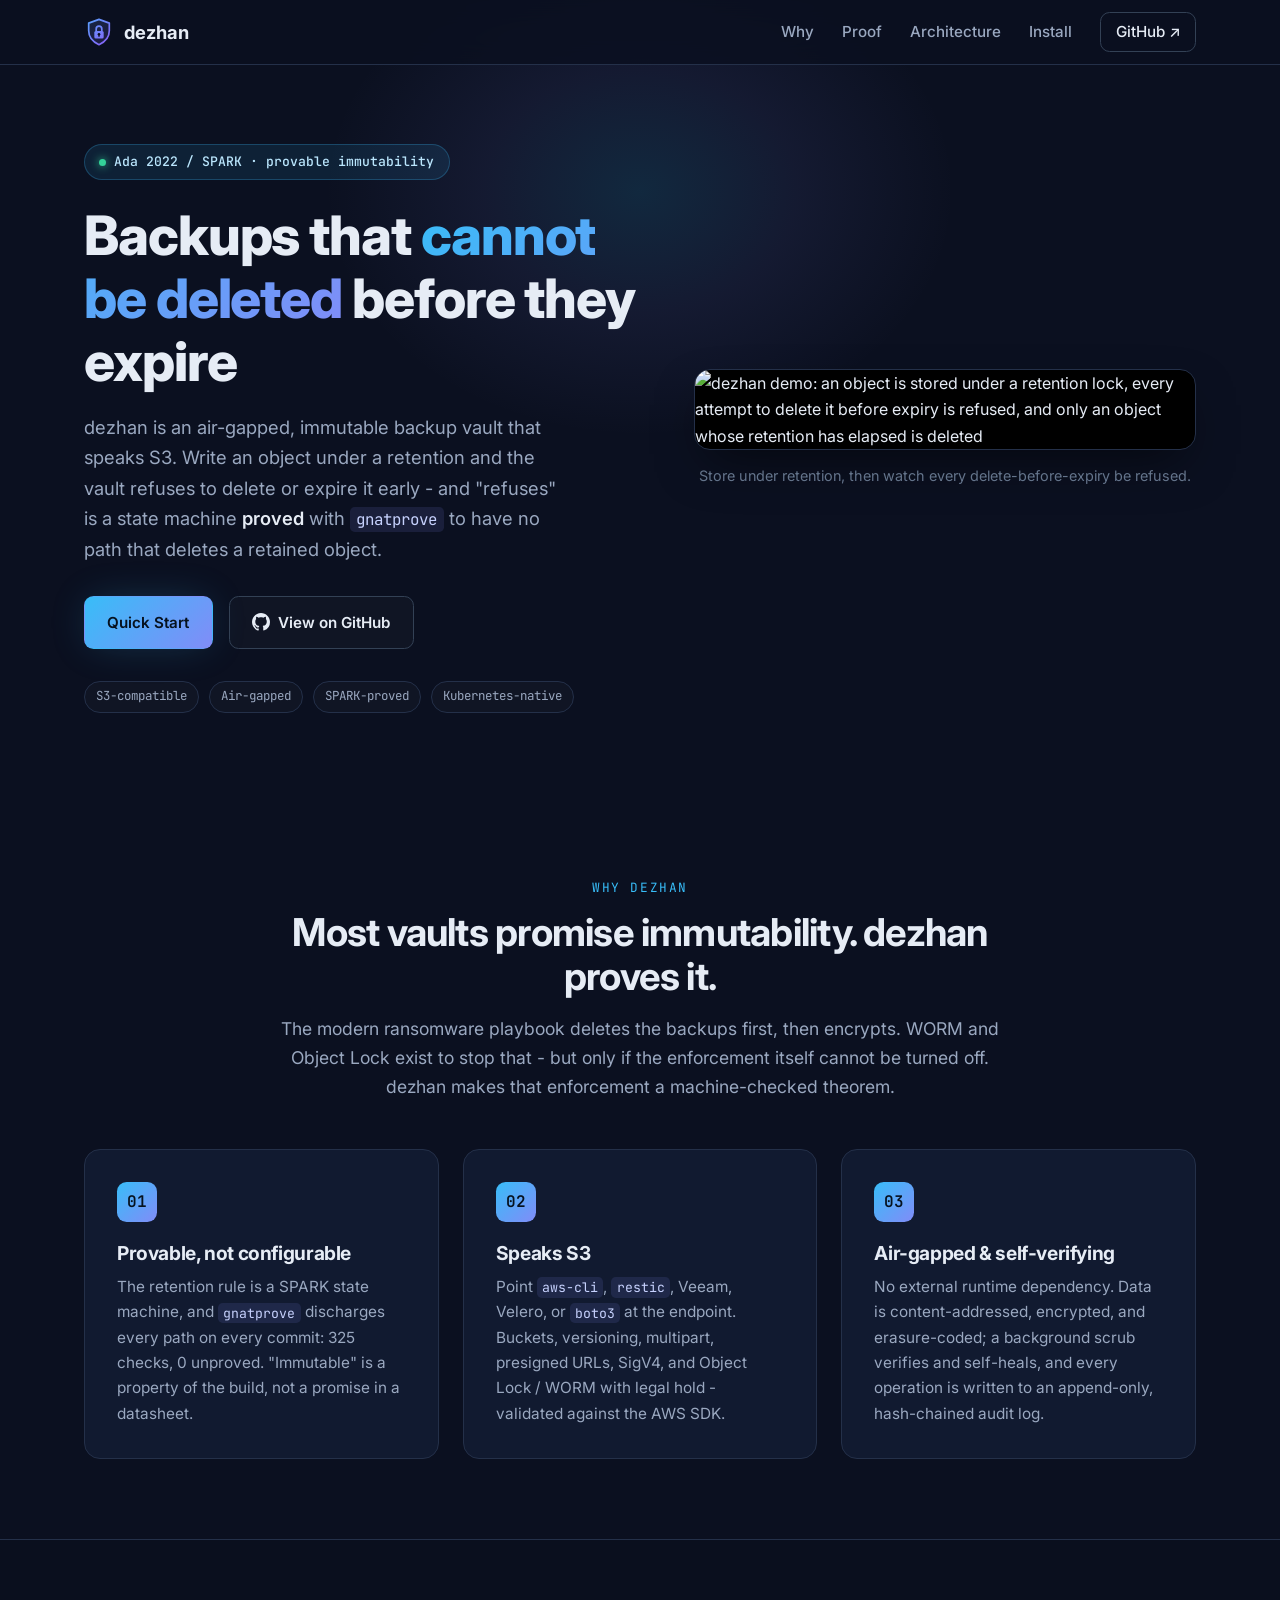
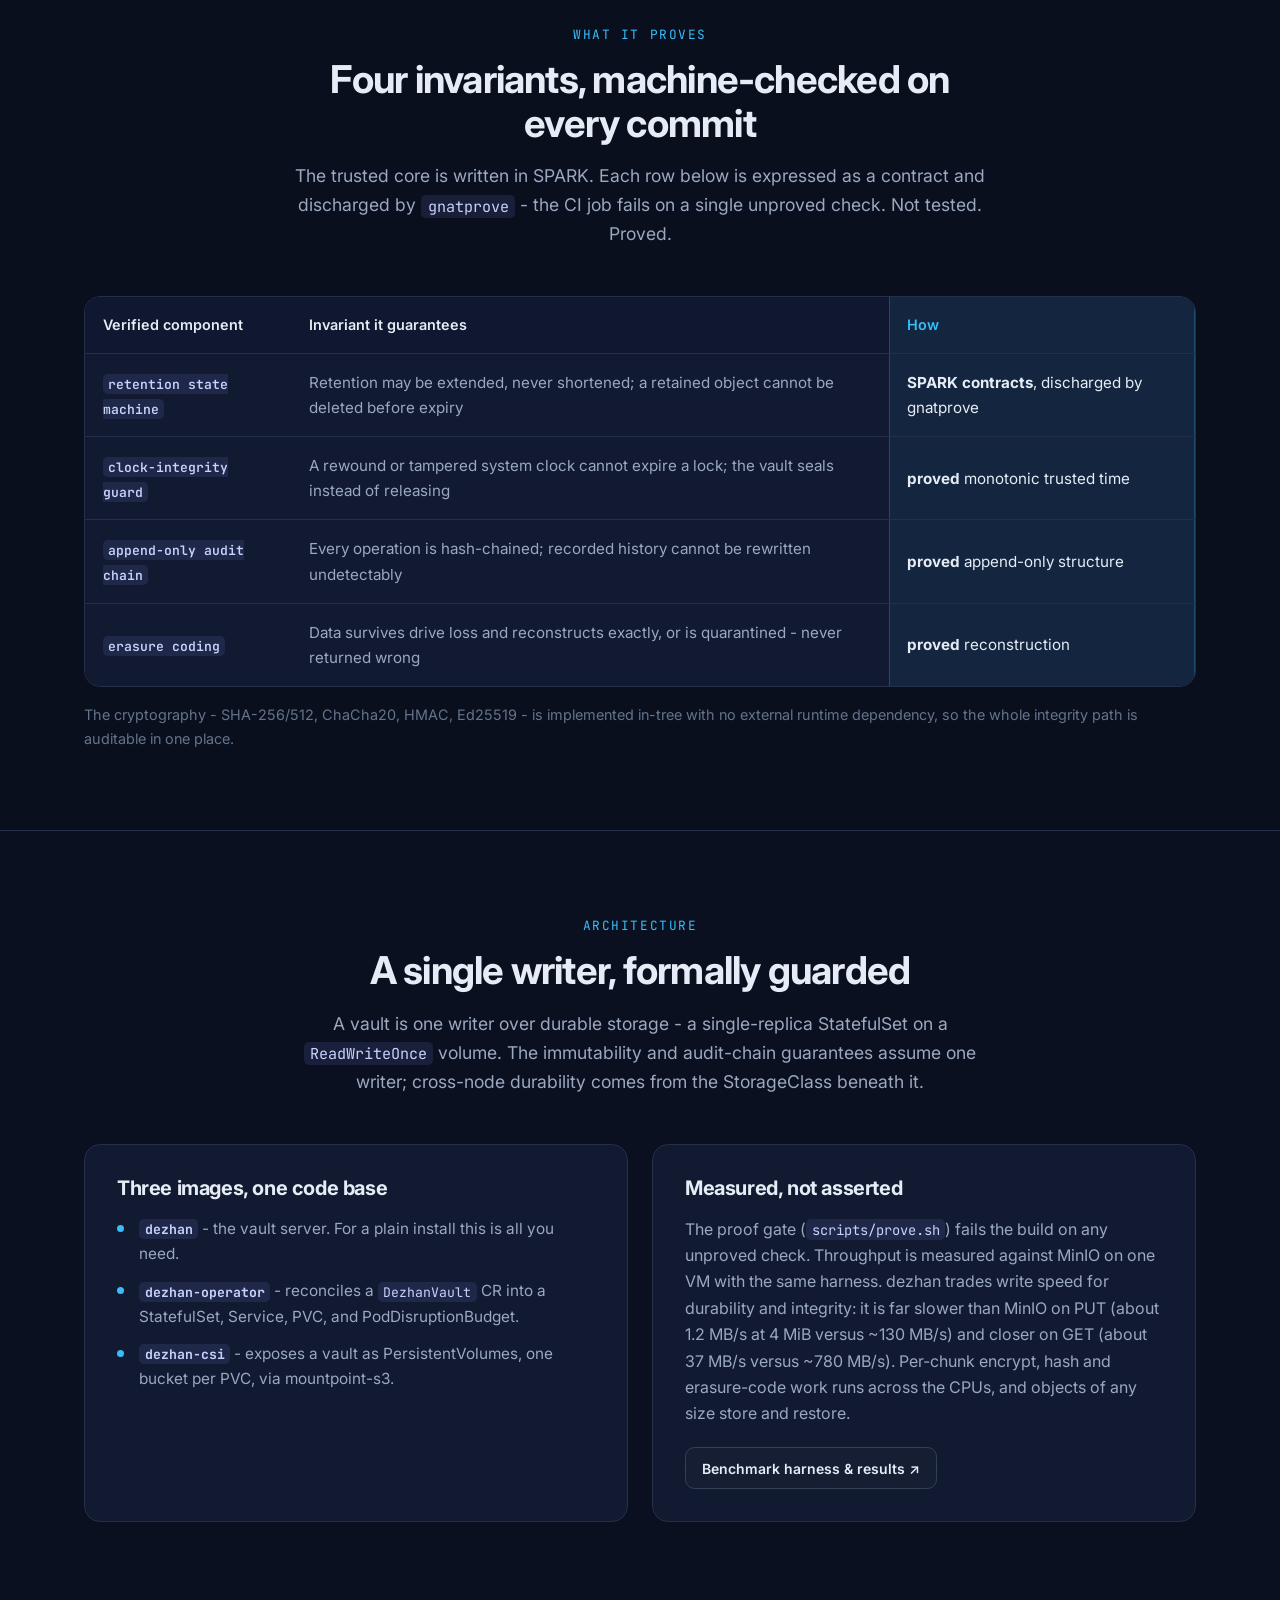
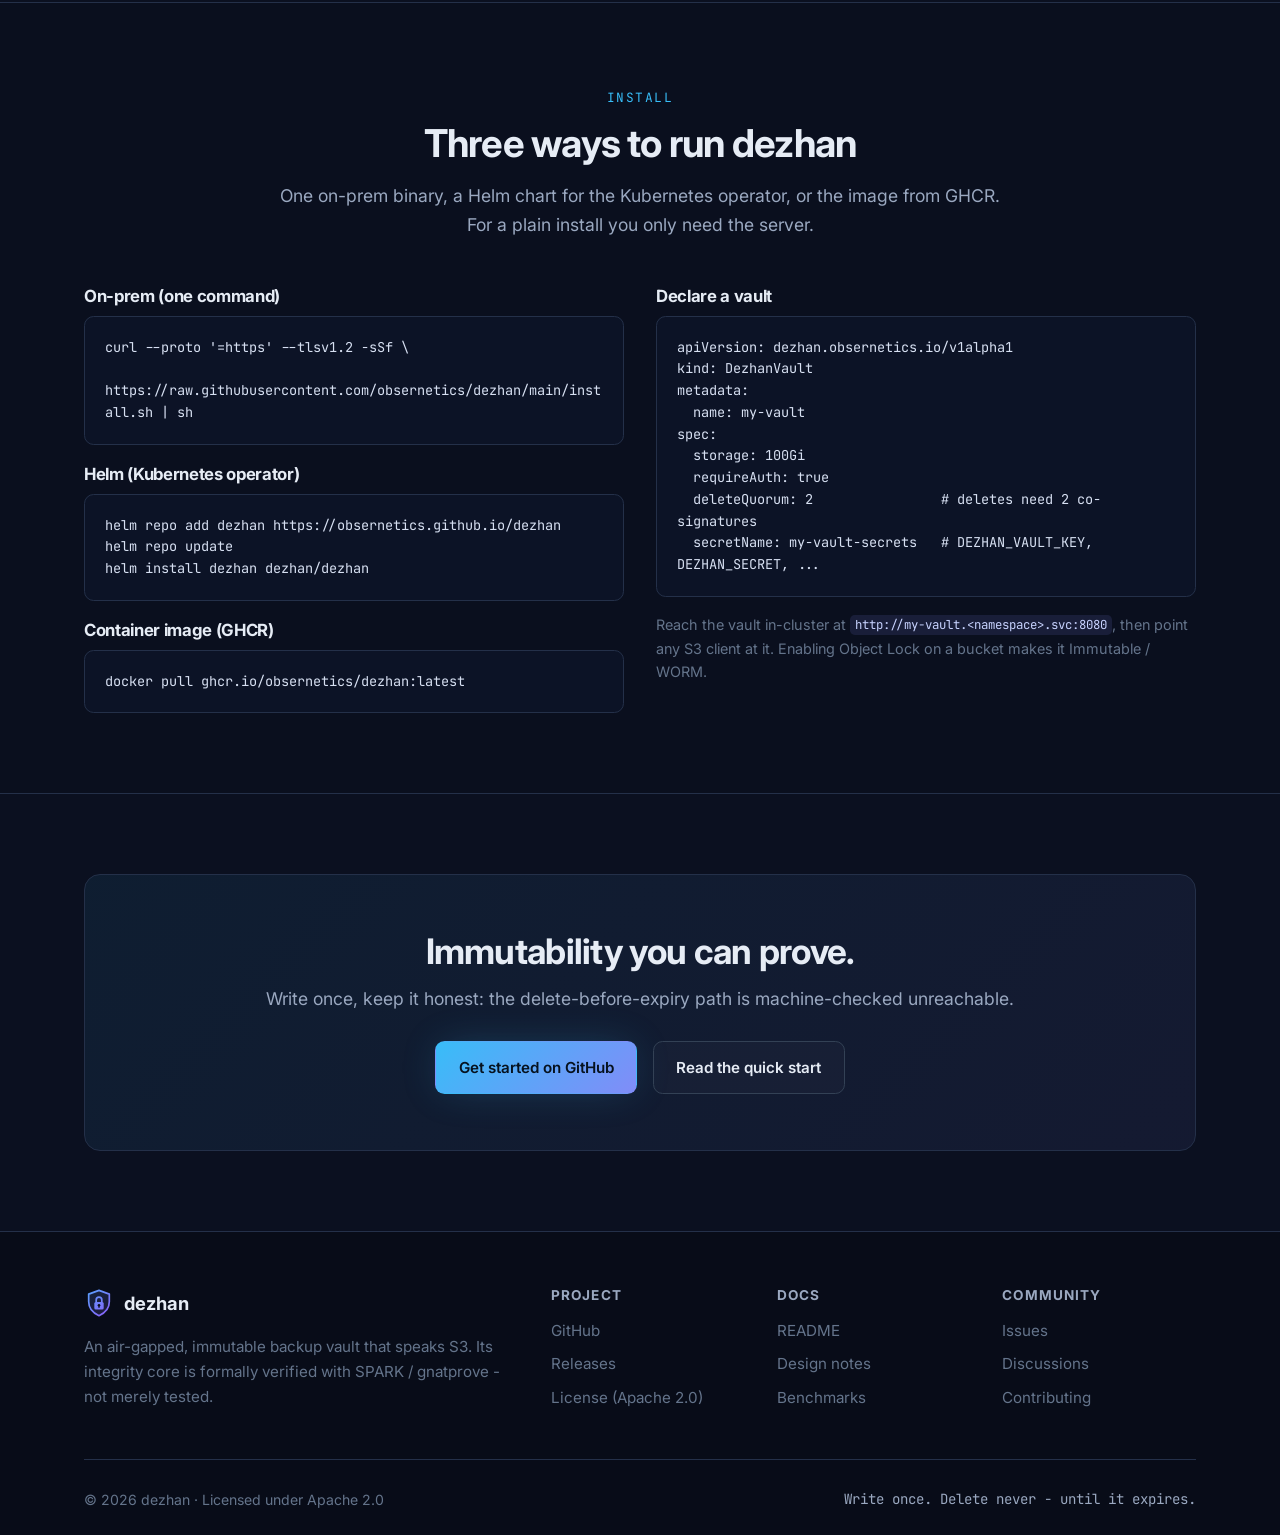
==== deploy/site/index.html @ e45b9230 "Re-measure benchmark on one VM and refresh the demo Replace the stale k3s/Longhorn/on-prem tables wi" ====
<!DOCTYPE html>
<html lang="en">
<head>
    <meta charset="UTF-8">
    <meta name="viewport" content="width=device-width, initial-scale=1.0">
    <title>dezhan - Provable-Immutability Backup Vault</title>
    <meta name="description" content="dezhan is an air-gapped, immutable backup vault that speaks S3. Objects written under a retention cannot be deleted before they expire, enforced by a state machine that is machine-checked with SPARK / gnatprove.">
    <meta name="theme-color" content="#0b1020">

    <meta property="og:title" content="dezhan - Provable-Immutability Backup Vault">
    <meta property="og:description" content="Write-once backups whose immutability is a machine-checked theorem, not a configuration flag. Speaks S3, runs air-gapped, proved with SPARK.">
    <meta property="og:type" content="website">
    <meta property="og:url" content="https://obsernetics.github.io/dezhan/">
    <meta property="og:image" content="https://obsernetics.github.io/dezhan/assets/demo.gif">

    <meta name="twitter:card" content="summary_large_image">
    <meta name="twitter:title" content="dezhan - Provable-Immutability Backup Vault">
    <meta name="twitter:description" content="Backups that cannot be deleted before they expire - and a proof, not a setting, is why.">
    <meta name="twitter:image" content="https://obsernetics.github.io/dezhan/assets/demo.gif">

    <link rel="icon" type="image/svg+xml" href="assets/dezhan-icon.svg">

    <link rel="preconnect" href="https://fonts.googleapis.com">
    <link rel="preconnect" href="https://fonts.gstatic.com" crossorigin>
    <link href="https://fonts.googleapis.com/css2?family=Inter:wght@300;400;500;600;700;800&family=JetBrains+Mono:wght@400;500;600&display=swap" rel="stylesheet">

    <link rel="stylesheet" href="assets/css/main.css?v=1">

    <link href="https://cdnjs.cloudflare.com/ajax/libs/prism/1.29.0/themes/prism-tomorrow.min.css" rel="stylesheet">
</head>
<body>
    <a class="skip-link" href="#main">Skip to content</a>

    <nav class="navbar">
        <div class="container">
            <a href="#top" class="nav-brand">
                <img src="assets/dezhan-icon.svg" alt="" class="nav-logo" aria-hidden="true">
                <span>dezhan</span>
            </a>
            <div class="nav-links">
                <a href="#why" class="nav-link">Why</a>
                <a href="#proof" class="nav-link">Proof</a>
                <a href="#architecture" class="nav-link">Architecture</a>
                <a href="#install" class="nav-link">Install</a>
                <a href="https://github.com/obsernetics/dezhan" class="nav-link nav-github" target="_blank" rel="noopener">GitHub &#8599;</a>
            </div>
            <button class="nav-toggle" aria-label="Toggle navigation" aria-expanded="false">
                <span></span>
                <span></span>
                <span></span>
            </button>
        </div>
    </nav>

    <main id="main">
    <header class="hero" id="top">
        <div class="hero-glow" aria-hidden="true"></div>
        <div class="container">
            <div class="hero-content">
                <div class="hero-badge">
                    <span class="badge"><span class="badge-dot"></span> Ada 2022 / SPARK &middot; provable immutability</span>
                </div>
                <h1 class="hero-title">
                    Backups that <span class="text-gradient">cannot be deleted</span> before they expire
                </h1>
                <p class="hero-description">
                    dezhan is an air-gapped, immutable backup vault that speaks S3. Write an object
                    under a retention and the vault refuses to delete or expire it early - and
                    "refuses" is a state machine <em>proved</em> with <code>gnatprove</code> to have
                    no path that deletes a retained object.
                </p>
                <div class="hero-actions">
                    <a href="#install" class="btn btn-primary">Quick Start</a>
                    <a href="https://github.com/obsernetics/dezhan" class="btn btn-outline" target="_blank" rel="noopener">
                        <svg width="18" height="18" fill="currentColor" viewBox="0 0 16 16" aria-hidden="true">
                            <path d="M8 0C3.58 0 0 3.58 0 8c0 3.54 2.29 6.53 5.47 7.59.4.07.55-.17.55-.38 0-.19-.01-.82-.01-1.49-2.01.37-2.53-.49-2.69-.94-.09-.23-.48-.94-.82-1.13-.28-.15-.68-.52-.01-.53.63-.01 1.08.58 1.23.82.72 1.21 1.87.87 2.33.66.07-.52.28-.87.51-1.07-1.78-.2-3.64-.89-3.64-3.95 0-.87.31-1.59.82-2.15-.08-.2-.36-1.02.08-2.12 0 0 .67-.21 2.2.82.64-.18 1.32-.27 2-.27.68 0 1.36.09 2 .27 1.53-1.04 2.2-.82 2.2-.82.44 1.1.16 1.92.08 2.12.51.56.82 1.27.82 2.15 0 3.07-1.87 3.75-3.65 3.95.29.25.54.73.54 1.48 0 1.07-.01 1.93-.01 2.2 0 .21.15.46.55.38A8.012 8.012 0 0 0 16 8c0-4.42-3.58-8-8-8z"/>
                        </svg>
                        View on GitHub
                    </a>
                </div>
                <ul class="hero-meta" aria-label="At a glance">
                    <li>S3-compatible</li>
                    <li>Air-gapped</li>
                    <li>SPARK-proved</li>
                    <li>Kubernetes-native</li>
                </ul>
            </div>
            <div class="hero-visual">
                <figure class="demo-figure">
                    <img src="assets/demo.gif" alt="dezhan demo: an object is stored under a retention lock, every attempt to delete it before expiry is refused, and only an object whose retention has elapsed is deleted" width="820" height="auto" loading="eager">
                    <figcaption>Store under retention, then watch every delete-before-expiry be refused.</figcaption>
                </figure>
            </div>
        </div>
    </header>

    <!-- WHY -->
    <section id="why" class="section why">
        <div class="container">
            <div class="section-header">
                <span class="eyebrow">Why dezhan</span>
                <h2>Most vaults promise immutability. dezhan proves it.</h2>
                <p>
                    The modern ransomware playbook deletes the backups first, then encrypts. WORM and
                    Object Lock exist to stop that - but only if the enforcement itself cannot be
                    turned off. dezhan makes that enforcement a machine-checked theorem.
                </p>
            </div>
            <div class="why-grid">
                <article class="why-card">
                    <div class="why-icon">01</div>
                    <h3>Provable, not configurable</h3>
                    <p>
                        The retention rule is a SPARK state machine, and <code>gnatprove</code>
                        discharges every path on every commit: 325 checks, 0 unproved. "Immutable" is
                        a property of the build, not a promise in a datasheet.
                    </p>
                </article>
                <article class="why-card">
                    <div class="why-icon">02</div>
                    <h3>Speaks S3</h3>
                    <p>
                        Point <code>aws-cli</code>, <code>restic</code>, Veeam, Velero, or
                        <code>boto3</code> at the endpoint. Buckets, versioning, multipart, presigned
                        URLs, SigV4, and Object Lock / WORM with legal hold - validated against the AWS SDK.
                    </p>
                </article>
                <article class="why-card">
                    <div class="why-icon">03</div>
                    <h3>Air-gapped &amp; self-verifying</h3>
                    <p>
                        No external runtime dependency. Data is content-addressed, encrypted, and
                        erasure-coded; a background scrub verifies and self-heals, and every operation
                        is written to an append-only, hash-chained audit log.
                    </p>
                </article>
            </div>
        </div>
    </section>

    <!-- PROOF -->
    <section id="proof" class="section compare">
        <div class="container">
            <div class="section-header">
                <span class="eyebrow">What it proves</span>
                <h2>Four invariants, machine-checked on every commit</h2>
                <p>
                    The trusted core is written in SPARK. Each row below is expressed as a contract
                    and discharged by <code>gnatprove</code> - the CI job fails on a single unproved
                    check. Not tested. Proved.
                </p>
            </div>
            <div class="table-wrap">
                <table class="compare-table">
                    <thead>
                        <tr>
                            <th scope="col">Verified component</th>
                            <th scope="col">Invariant it guarantees</th>
                            <th scope="col" class="col-highlight">How</th>
                        </tr>
                    </thead>
                    <tbody>
                        <tr>
                            <th scope="row"><code>retention state machine</code></th>
                            <td>Retention may be extended, never shortened; a retained object cannot be deleted before expiry</td>
                            <td class="col-highlight"><strong>SPARK contracts</strong>, discharged by gnatprove</td>
                        </tr>
                        <tr>
                            <th scope="row"><code>clock-integrity guard</code></th>
                            <td>A rewound or tampered system clock cannot expire a lock; the vault seals instead of releasing</td>
                            <td class="col-highlight"><strong>proved</strong> monotonic trusted time</td>
                        </tr>
                        <tr>
                            <th scope="row"><code>append-only audit chain</code></th>
                            <td>Every operation is hash-chained; recorded history cannot be rewritten undetectably</td>
                            <td class="col-highlight"><strong>proved</strong> append-only structure</td>
                        </tr>
                        <tr>
                            <th scope="row"><code>erasure coding</code></th>
                            <td>Data survives drive loss and reconstructs exactly, or is quarantined - never returned wrong</td>
                            <td class="col-highlight"><strong>proved</strong> reconstruction</td>
                        </tr>
                    </tbody>
                </table>
            </div>
            <p class="qs-note">
                The cryptography - SHA-256/512, ChaCha20, HMAC, Ed25519 - is implemented in-tree with
                no external runtime dependency, so the whole integrity path is auditable in one place.
            </p>
        </div>
    </section>

    <!-- ARCHITECTURE -->
    <section id="architecture" class="section requirements">
        <div class="container">
            <div class="section-header">
                <span class="eyebrow">Architecture</span>
                <h2>A single writer, formally guarded</h2>
                <p>
                    A vault is one writer over durable storage - a single-replica StatefulSet on a
                    <code>ReadWriteOnce</code> volume. The immutability and audit-chain guarantees
                    assume one writer; cross-node durability comes from the StorageClass beneath it.
                </p>
            </div>
            <div class="req-grid">
                <div class="req-card">
                    <h3>Three images, one code base</h3>
                    <ul>
                        <li><strong><code>dezhan</code></strong> - the vault server. For a plain install this is all you need.</li>
                        <li><strong><code>dezhan-operator</code></strong> - reconciles a <code>DezhanVault</code> CR into a StatefulSet, Service, PVC, and PodDisruptionBudget.</li>
                        <li><strong><code>dezhan-csi</code></strong> - exposes a vault as PersistentVolumes, one bucket per PVC, via mountpoint-s3.</li>
                    </ul>
                </div>
                <div class="req-card">
                    <h3>Measured, not asserted</h3>
                    <p>
                        The proof gate (<code>scripts/prove.sh</code>) fails the build on any unproved
                        check. Throughput is measured against MinIO on one VM with the same harness.
                        dezhan trades write speed for durability and integrity: it is far slower than
                        MinIO on PUT (about 1.2 MB/s at 4 MiB versus ~130 MB/s) and closer on GET
                        (about 37 MB/s versus ~780 MB/s). Per-chunk encrypt, hash and erasure-code work
                        runs across the CPUs, and objects of any size store and restore.
                    </p>
                    <a class="btn btn-outline btn-sm" href="https://github.com/obsernetics/dezhan/tree/main/bench" target="_blank" rel="noopener">Benchmark harness &amp; results &#8599;</a>
                </div>
            </div>
        </div>
    </section>

    <!-- INSTALL -->
    <section id="install" class="section quickstart">
        <div class="container">
            <div class="section-header">
                <span class="eyebrow">Install</span>
                <h2>Three ways to run dezhan</h2>
                <p>
                    One on-prem binary, a Helm chart for the Kubernetes operator, or the image from
                    GHCR. For a plain install you only need the server.
                </p>
            </div>
            <div class="qs-grid">
                <div class="qs-col">
                    <h3>On-prem (one command)</h3>
                    <div class="code-block">
                        <pre><code class="language-bash">curl --proto '=https' --tlsv1.2 -sSf \
  https://raw.githubusercontent.com/obsernetics/dezhan/main/install.sh | sh</code></pre>
                    </div>
                    <h3>Helm (Kubernetes operator)</h3>
                    <div class="code-block">
                        <pre><code class="language-bash">helm repo add dezhan https://obsernetics.github.io/dezhan
helm repo update
helm install dezhan dezhan/dezhan</code></pre>
                    </div>
                    <h3>Container image (GHCR)</h3>
                    <div class="code-block">
                        <pre><code class="language-bash">docker pull ghcr.io/obsernetics/dezhan:latest</code></pre>
                    </div>
                </div>
                <div class="qs-col">
                    <h3>Declare a vault</h3>
                    <div class="code-block">
                        <pre><code class="language-yaml">apiVersion: dezhan.obsernetics.io/v1alpha1
kind: DezhanVault
metadata:
  name: my-vault
spec:
  storage: 100Gi
  requireAuth: true
  deleteQuorum: 2                # deletes need 2 co-signatures
  secretName: my-vault-secrets   # DEZHAN_VAULT_KEY, DEZHAN_SECRET, ...</code></pre>
                    </div>
                    <p class="qs-note">
                        Reach the vault in-cluster at
                        <code>http://my-vault.&lt;namespace&gt;.svc:8080</code>, then point any S3
                        client at it. Enabling Object Lock on a bucket makes it Immutable / WORM.
                    </p>
                </div>
            </div>
        </div>
    </section>

    <!-- CTA -->
    <section class="section cta">
        <div class="container">
            <div class="cta-box">
                <h2>Immutability you can prove.</h2>
                <p>Write once, keep it honest: the delete-before-expiry path is machine-checked unreachable.</p>
                <div class="hero-actions">
                    <a href="https://github.com/obsernetics/dezhan" class="btn btn-primary" target="_blank" rel="noopener">Get started on GitHub</a>
                    <a href="#install" class="btn btn-outline">Read the quick start</a>
                </div>
            </div>
        </div>
    </section>
    </main>

    <footer class="footer">
        <div class="container">
            <div class="footer-content">
                <div class="footer-brand">
                    <a href="#top" class="nav-brand">
                        <img src="assets/dezhan-icon.svg" alt="" class="footer-logo" aria-hidden="true">
                        <span>dezhan</span>
                    </a>
                    <p>An air-gapped, immutable backup vault that speaks S3. Its integrity core is formally verified with SPARK / gnatprove - not merely tested.</p>
                </div>
                <div class="footer-links">
                    <div class="footer-section">
                        <h4>Project</h4>
                        <a href="https://github.com/obsernetics/dezhan" target="_blank" rel="noopener">GitHub</a>
                        <a href="https://github.com/obsernetics/dezhan/releases" target="_blank" rel="noopener">Releases</a>
                        <a href="https://github.com/obsernetics/dezhan/blob/main/LICENSE" target="_blank" rel="noopener">License (Apache 2.0)</a>
                    </div>
                    <div class="footer-section">
                        <h4>Docs</h4>
                        <a href="https://github.com/obsernetics/dezhan#readme" target="_blank" rel="noopener">README</a>
                        <a href="https://github.com/obsernetics/dezhan/blob/main/docs/NOTES.md" target="_blank" rel="noopener">Design notes</a>
                        <a href="https://github.com/obsernetics/dezhan/tree/main/bench" target="_blank" rel="noopener">Benchmarks</a>
                    </div>
                    <div class="footer-section">
                        <h4>Community</h4>
                        <a href="https://github.com/obsernetics/dezhan/issues" target="_blank" rel="noopener">Issues</a>
                        <a href="https://github.com/obsernetics/dezhan/discussions" target="_blank" rel="noopener">Discussions</a>
                        <a href="https://github.com/obsernetics/dezhan/blob/main/CONTRIBUTING.md" target="_blank" rel="noopener">Contributing</a>
                    </div>
                </div>
            </div>
            <div class="footer-bottom">
                <p>&copy; <span id="year">2026</span> dezhan &middot; Licensed under Apache 2.0</p>
                <p class="footer-tagline">Write once. Delete never - until it expires.</p>
            </div>
        </div>
    </footer>

    <script src="https://cdnjs.cloudflare.com/ajax/libs/prism/1.29.0/components/prism-core.min.js"></script>
    <script src="https://cdnjs.cloudflare.com/ajax/libs/prism/1.29.0/plugins/autoloader/prism-autoloader.min.js"></script>
    <script src="assets/js/main.js?v=1"></script>
</body>
</html>
---- deploy/site/assets/css/main.css ----
/* ==========================================================================
   Pahlevan - GitHub Pages site
   Dark, security-tooling aesthetic. Accessible contrast, mobile responsive.
   ========================================================================== */

:root {
  /* Palette */
  --bg: #0b1020;
  --bg-elev: #111a30;
  --bg-elev-2: #0f1830;
  --bg-code: #0c1326;
  --panel-border: #243049;
  --border: #334155;

  --text: #e6ecf5;
  --text-muted: #9aa8c0;
  --text-dim: #64748b;

  --accent: #38bdf8;      /* sky */
  --accent-2: #818cf8;    /* indigo */
  --accent-3: #f0abfc;    /* fuchsia - "deny" */
  --success: #34d399;
  --warning: #fbbf24;
  --danger: #f87171;

  --grad: linear-gradient(135deg, var(--accent), var(--accent-2));

  --font: 'Inter', -apple-system, BlinkMacSystemFont, 'Segoe UI', Roboto, sans-serif;
  --mono: 'JetBrains Mono', 'SF Mono', Monaco, 'Cascadia Code', Consolas, monospace;

  --radius: 0.6rem;
  --radius-lg: 1rem;
  --maxw: 1160px;
  --transition: all 0.2s ease;

  --shadow-md: 0 8px 24px -8px rgba(0, 0, 0, 0.5);
  --shadow-lg: 0 20px 50px -15px rgba(0, 0, 0, 0.6);
  --shadow-glow: 0 0 40px -8px rgba(56, 189, 248, 0.25);
}

* { margin: 0; padding: 0; box-sizing: border-box; }

html { scroll-behavior: smooth; scroll-padding-top: 80px; }

body {
  font-family: var(--font);
  line-height: 1.65;
  color: var(--text);
  background: var(--bg);
  -webkit-font-smoothing: antialiased;
  overflow-x: hidden;
}

a { color: var(--accent); }

code {
  font-family: var(--mono);
  font-size: 0.86em;
  background: rgba(129, 140, 248, 0.12);
  color: #c7d2fe;
  padding: 0.12em 0.4em;
  border-radius: 0.3rem;
}

.container {
  max-width: var(--maxw);
  margin: 0 auto;
  padding: 0 1.5rem;
}

.skip-link {
  position: absolute;
  left: -999px;
  top: 0;
  background: var(--accent);
  color: #06121f;
  padding: 0.6rem 1rem;
  border-radius: 0 0 var(--radius) 0;
  z-index: 2000;
  font-weight: 600;
}
.skip-link:focus { left: 0; }

/* Typography */
h1, h2, h3, h4 { font-weight: 700; line-height: 1.15; letter-spacing: -0.02em; }
p { color: var(--text-muted); }
em { color: var(--text); font-style: normal; font-weight: 600; }

.text-gradient {
  background: var(--grad);
  -webkit-background-clip: text;
  background-clip: text;
  -webkit-text-fill-color: transparent;
}

.eyebrow {
  display: inline-block;
  font-family: var(--mono);
  font-size: 0.8rem;
  letter-spacing: 0.12em;
  text-transform: uppercase;
  color: var(--accent);
  margin-bottom: 0.75rem;
}

/* Buttons */
.btn {
  display: inline-flex;
  align-items: center;
  gap: 0.5rem;
  padding: 0.8rem 1.4rem;
  border: 1px solid transparent;
  border-radius: var(--radius);
  font-weight: 600;
  font-size: 0.95rem;
  text-decoration: none;
  cursor: pointer;
  transition: var(--transition);
  white-space: nowrap;
}
.btn-sm { padding: 0.55rem 1rem; font-size: 0.875rem; }

.btn-primary {
  background: var(--grad);
  color: #06121f;
  box-shadow: var(--shadow-glow);
}
.btn-primary:hover { transform: translateY(-2px); box-shadow: 0 0 46px -6px rgba(56, 189, 248, 0.45); }

.btn-outline {
  background: rgba(255, 255, 255, 0.02);
  color: var(--text);
  border-color: var(--border);
}
.btn-outline:hover { border-color: var(--accent); color: var(--accent); background: rgba(56, 189, 248, 0.06); }

.btn:focus-visible, a:focus-visible, .nav-toggle:focus-visible {
  outline: 2px solid var(--accent);
  outline-offset: 2px;
}

/* Navigation */
.navbar {
  position: fixed;
  top: 0; left: 0; right: 0;
  background: rgba(11, 16, 32, 0.8);
  backdrop-filter: blur(12px);
  border-bottom: 1px solid var(--panel-border);
  z-index: 1000;
}
.navbar .container {
  display: flex;
  align-items: center;
  justify-content: space-between;
  height: 64px;
}
.nav-brand {
  display: flex;
  align-items: center;
  gap: 0.6rem;
  font-weight: 700;
  font-size: 1.15rem;
  color: var(--text);
  text-decoration: none;
}
.nav-logo { width: 30px; height: 30px; }
.nav-links { display: flex; align-items: center; gap: 1.75rem; }
.nav-link {
  color: var(--text-muted);
  text-decoration: none;
  font-weight: 500;
  font-size: 0.95rem;
  transition: var(--transition);
}
.nav-link:hover { color: var(--text); }
.nav-github {
  color: var(--text);
  border: 1px solid var(--border);
  padding: 0.4rem 0.9rem;
  border-radius: var(--radius);
}
.nav-github:hover { border-color: var(--accent); color: var(--accent); }

.nav-toggle {
  display: none;
  flex-direction: column;
  gap: 5px;
  background: none;
  border: none;
  cursor: pointer;
  padding: 4px;
}
.nav-toggle span {
  width: 24px; height: 2px;
  background: var(--text);
  border-radius: 2px;
  transition: var(--transition);
}

/* Hero */
.hero {
  position: relative;
  padding: 9rem 0 5rem;
  overflow: hidden;
}
.hero-glow {
  position: absolute;
  top: -20%; left: 50%;
  width: 900px; height: 700px;
  transform: translateX(-50%);
  background: radial-gradient(closest-side, rgba(56, 189, 248, 0.14), rgba(129, 140, 248, 0.08), transparent 70%);
  pointer-events: none;
  z-index: 0;
}
.hero .container {
  position: relative;
  z-index: 1;
  display: grid;
  grid-template-columns: 1.05fr 0.95fr;
  gap: 3.5rem;
  align-items: center;
}
.hero-badge { margin-bottom: 1.5rem; }
.badge {
  display: inline-flex;
  align-items: center;
  gap: 0.5rem;
  padding: 0.4rem 0.9rem;
  background: rgba(56, 189, 248, 0.1);
  border: 1px solid rgba(56, 189, 248, 0.25);
  color: #bae6fd;
  border-radius: 2rem;
  font-size: 0.82rem;
  font-weight: 500;
  font-family: var(--mono);
}
.badge-dot {
  width: 7px; height: 7px; border-radius: 50%;
  background: var(--success);
  box-shadow: 0 0 8px var(--success);
}
.hero-title {
  font-size: clamp(2.2rem, 5vw, 3.4rem);
  font-weight: 800;
  margin-bottom: 1.25rem;
}
.hero-description {
  font-size: 1.15rem;
  color: var(--text-muted);
  margin-bottom: 2rem;
  max-width: 40ch;
}
.hero-actions { display: flex; gap: 1rem; flex-wrap: wrap; }
.hero-meta {
  list-style: none;
  display: flex;
  flex-wrap: wrap;
  gap: 0.6rem;
  margin-top: 2rem;
}
.hero-meta li {
  font-family: var(--mono);
  font-size: 0.78rem;
  color: var(--text-muted);
  padding: 0.3rem 0.7rem;
  border: 1px solid var(--panel-border);
  border-radius: 2rem;
  background: rgba(255, 255, 255, 0.02);
}

.demo-figure { margin: 0; }
.demo-figure img {
  width: 100%;
  height: auto;
  border-radius: var(--radius-lg);
  border: 1px solid var(--panel-border);
  box-shadow: var(--shadow-lg);
  background: #000;
}
.demo-figure figcaption {
  margin-top: 0.9rem;
  font-size: 0.9rem;
  color: var(--text-dim);
  text-align: center;
}

/* Sections */
.section { padding: 5rem 0; }
.section-header { text-align: center; max-width: 720px; margin: 0 auto 3rem; }
.section-header h2 { font-size: clamp(1.7rem, 3.5vw, 2.4rem); margin-bottom: 1rem; }
.section-header p { font-size: 1.1rem; }

/* Why */
.why-grid {
  display: grid;
  grid-template-columns: repeat(auto-fit, minmax(280px, 1fr));
  gap: 1.5rem;
}
.why-card {
  background: var(--bg-elev);
  border: 1px solid var(--panel-border);
  border-radius: var(--radius-lg);
  padding: 2rem;
  transition: var(--transition);
}
.why-card:hover { border-color: rgba(56, 189, 248, 0.4); transform: translateY(-4px); box-shadow: var(--shadow-md); }
.why-icon {
  font-family: var(--mono);
  font-size: 1rem;
  font-weight: 600;
  color: #06121f;
  width: 40px; height: 40px;
  display: flex; align-items: center; justify-content: center;
  background: var(--grad);
  border-radius: 0.6rem;
  margin-bottom: 1.25rem;
}
.why-card h3 { font-size: 1.2rem; margin-bottom: 0.6rem; }
.why-card p { font-size: 0.96rem; }

/* Compare */
.compare { background: #0a0f1e; border-block: 1px solid var(--panel-border); }
.table-wrap { overflow-x: auto; border-radius: var(--radius-lg); border: 1px solid var(--panel-border); }
.compare-table {
  width: 100%;
  border-collapse: collapse;
  min-width: 720px;
  background: var(--bg-elev);
  font-size: 0.95rem;
}
.compare-table th, .compare-table td {
  text-align: left;
  padding: 1rem 1.1rem;
  border-bottom: 1px solid var(--panel-border);
  color: var(--text-muted);
}
.compare-table thead th {
  color: var(--text);
  font-weight: 600;
  font-size: 0.9rem;
  background: var(--bg-elev-2);
}
.compare-table tbody th[scope="row"] {
  color: var(--text);
  font-weight: 600;
}
.compare-table td strong { color: var(--text); }
.compare-table .muted { color: var(--text-dim); font-size: 0.85em; }
.compare-table .col-highlight {
  background: rgba(56, 189, 248, 0.07);
  color: var(--text);
  border-left: 1px solid rgba(56, 189, 248, 0.25);
  border-right: 1px solid rgba(56, 189, 248, 0.25);
}
.compare-table thead th.col-highlight { color: var(--accent); }
.compare-table tbody tr:last-child td, .compare-table tbody tr:last-child th { border-bottom: none; }

/* Architecture */
.arch-layout {
  display: grid;
  grid-template-columns: 1.4fr 1fr;
  gap: 2.5rem;
  align-items: center;
}
.arch-diagram {
  background: var(--bg-elev);
  border: 1px solid var(--panel-border);
  border-radius: var(--radius-lg);
  padding: 1.25rem;
  box-shadow: var(--shadow-md);
}
.arch-notes { display: flex; flex-direction: column; gap: 1.25rem; }
.arch-note {
  border-left: 3px solid transparent;
  border-image: var(--grad) 1;
  padding-left: 1.1rem;
}
.arch-note h3 { font-size: 1.15rem; margin-bottom: 0.4rem; }
.arch-note p { font-size: 0.96rem; }

/* Features */
.features { background: #0a0f1e; border-block: 1px solid var(--panel-border); }
.features-grid {
  display: grid;
  grid-template-columns: repeat(auto-fit, minmax(250px, 1fr));
  gap: 1.25rem;
}
.feature-card {
  background: var(--bg-elev);
  border: 1px solid var(--panel-border);
  border-radius: var(--radius);
  padding: 1.5rem;
  transition: var(--transition);
}
.feature-card:hover { border-color: rgba(129, 140, 248, 0.45); transform: translateY(-3px); }
.feature-card h3 { font-size: 1.05rem; margin-bottom: 0.5rem; }
.feature-card p { font-size: 0.92rem; margin: 0; }

/* How it works */
.steps { list-style: none; display: grid; gap: 1.25rem; max-width: 820px; margin: 0 auto; }
.step {
  display: flex;
  gap: 1.25rem;
  background: var(--bg-elev);
  border: 1px solid var(--panel-border);
  border-radius: var(--radius-lg);
  padding: 1.5rem;
}
.step-num {
  flex: 0 0 auto;
  width: 38px; height: 38px;
  display: flex; align-items: center; justify-content: center;
  font-family: var(--mono);
  font-weight: 600;
  background: var(--grad);
  color: #06121f;
  border-radius: 50%;
}
.step h3 { font-size: 1.1rem; margin-bottom: 0.3rem; }
.step p { font-size: 0.96rem; margin: 0; }

/* Quick start */
.quickstart { background: #0a0f1e; border-block: 1px solid var(--panel-border); }
.qs-grid { display: grid; grid-template-columns: 1fr 1fr; gap: 2rem; align-items: start; }
.qs-col h3 { font-size: 1.05rem; margin: 1.25rem 0 0.6rem; }
.qs-col h3:first-child { margin-top: 0; }
.qs-note { font-size: 0.9rem; color: var(--text-dim); margin-top: 1rem; }

.code-block {
  position: relative;
  background: var(--bg-code);
  border: 1px solid var(--panel-border);
  border-radius: var(--radius);
  overflow: hidden;
}
.code-block pre {
  margin: 0;
  padding: 1.25rem;
  /* Wrap long lines (incl. unbreakable URLs) instead of overflowing the page.
     pre-wrap preserves indentation; overflow-wrap/anywhere breaks only when a
     token can't fit. This guarantees the block never widens its column. */
  white-space: pre-wrap;
  overflow-wrap: anywhere;
  word-break: break-word;
  overflow-x: auto;
  max-width: 100%;
  font-family: var(--mono);
  font-size: 0.85rem;
  line-height: 1.6;
}
.code-block code {
  background: none;
  color: #d7e0f2;
  padding: 0;
  font-size: inherit;
  white-space: inherit;
  overflow-wrap: inherit;
  word-break: inherit;
}

/* Requirements + benchmarks */
.req-grid { display: grid; grid-template-columns: 1fr 1fr; gap: 1.5rem; }
.req-card {
  background: var(--bg-elev);
  border: 1px solid var(--panel-border);
  border-radius: var(--radius-lg);
  padding: 2rem;
}
.req-card h3 { font-size: 1.25rem; margin-bottom: 1rem; }
.req-card ul { list-style: none; display: grid; gap: 0.75rem; }
.req-card li { color: var(--text-muted); padding-left: 1.4rem; position: relative; font-size: 0.96rem; }
.req-card li::before {
  content: "";
  position: absolute; left: 0; top: 0.6em;
  width: 7px; height: 7px; border-radius: 50%;
  background: var(--accent);
}
.req-card li strong { color: var(--text); }
.req-card .btn { margin-top: 1.25rem; }

/* CTA */
.cta-box {
  background: linear-gradient(135deg, rgba(56, 189, 248, 0.08), rgba(129, 140, 248, 0.08));
  border: 1px solid var(--panel-border);
  border-radius: var(--radius-lg);
  padding: 3.5rem 2rem;
  text-align: center;
}
.cta-box h2 { font-size: clamp(1.6rem, 3.5vw, 2.2rem); margin-bottom: 0.75rem; }
.cta-box p { font-size: 1.1rem; margin-bottom: 1.75rem; }
.cta-box .hero-actions { justify-content: center; }

/* Footer */
.footer {
  background: #080c18;
  border-top: 1px solid var(--panel-border);
  padding: 3.5rem 0 1.5rem;
}
.footer-content {
  display: grid;
  grid-template-columns: 1.3fr 2fr;
  gap: 3rem;
  margin-bottom: 2.5rem;
}
.footer-brand .nav-brand { margin-bottom: 1rem; }
.footer-brand p { color: var(--text-dim); font-size: 0.95rem; max-width: 42ch; }
.footer-logo { width: 30px; height: 30px; }
.footer-links { display: grid; grid-template-columns: repeat(3, 1fr); gap: 2rem; }
.footer-section h4 { font-size: 0.85rem; text-transform: uppercase; letter-spacing: 0.08em; color: var(--text-muted); margin-bottom: 0.9rem; }
.footer-section a {
  display: block;
  color: var(--text-dim);
  text-decoration: none;
  margin-bottom: 0.55rem;
  font-size: 0.95rem;
  transition: var(--transition);
}
.footer-section a:hover { color: var(--accent); }
.footer-bottom {
  display: flex;
  justify-content: space-between;
  align-items: center;
  padding-top: 1.75rem;
  border-top: 1px solid var(--panel-border);
  gap: 1rem;
  flex-wrap: wrap;
}
.footer-bottom p { color: var(--text-dim); font-size: 0.88rem; margin: 0; }
.footer-tagline { font-family: var(--mono); color: var(--text-muted) !important; }

/* Responsive */
@media (max-width: 900px) {
  .hero .container { grid-template-columns: 1fr; gap: 2.5rem; }
  .hero-description { max-width: none; }
  .hero-visual { order: -1; }
  .arch-layout { grid-template-columns: 1fr; gap: 1.75rem; }
  .qs-grid { grid-template-columns: 1fr; }
  .req-grid { grid-template-columns: 1fr; }
  .footer-content { grid-template-columns: 1fr; gap: 2rem; }
}

@media (max-width: 768px) {
  .nav-links {
    display: none;
    position: absolute;
    top: 64px; left: 0; right: 0;
    flex-direction: column;
    align-items: flex-start;
    gap: 0.25rem;
    padding: 1rem 1.5rem 1.5rem;
    background: rgba(11, 16, 32, 0.98);
    backdrop-filter: blur(12px);
    border-bottom: 1px solid var(--panel-border);
  }
  .nav-links.active { display: flex; }
  .nav-link { padding: 0.5rem 0; width: 100%; }
  .nav-github { width: 100%; text-align: center; }
  .nav-toggle { display: flex; }
  .nav-toggle.active span:nth-child(1) { transform: rotate(45deg) translate(5px, 5px); }
  .nav-toggle.active span:nth-child(2) { opacity: 0; }
  .nav-toggle.active span:nth-child(3) { transform: rotate(-45deg) translate(6px, -6px); }
}

@media (max-width: 520px) {
  .container { padding: 0 1.1rem; }
  .section { padding: 3.5rem 0; }
  .hero { padding: 7rem 0 3.5rem; }
  .hero-actions { flex-direction: column; }
  .btn { justify-content: center; }
  .footer-links { grid-template-columns: 1fr 1fr; }
  .footer-bottom { flex-direction: column; align-items: flex-start; }
}

@media (prefers-reduced-motion: reduce) {
  * { scroll-behavior: auto !important; transition: none !important; }
}

/* --- Overflow hardening -----------------------------------------------------
   Grid/flex children default to min-width:auto (their content size), so a wide
   <pre> widens its column and pushes the page sideways. Letting these items
   shrink to zero makes the code block's own overflow-x:auto take over, and
   images/SVGs never exceed their container. */
img, svg { max-width: 100%; }
img { height: auto; }
.hero .container,
.qs-grid, .req-grid, .arch-layout,
.features-grid, .steps, .compare > *, .section .container { min-width: 0; }
.hero .container > *,
.qs-grid > *, .qs-col,
.req-grid > *, .arch-layout > *,
.feature-card, .step, .step > * { min-width: 0; }
.code-block, .code-block pre { min-width: 0; max-width: 100%; }
/* Wrap long tokens in prose (not code) so nothing forces horizontal scroll. */
p, li, h1, h2, h3, .hero-description, .section-header p { overflow-wrap: anywhere; }

/* ==========================================================================
   Releases / changelog page
   ========================================================================== */
.page-head {
  padding: 9rem 0 3rem;
  border-bottom: 1px solid var(--panel-border);
  background: radial-gradient(70% 120% at 50% -10%, rgba(56, 189, 248, 0.10), transparent 70%);
}
.page-head h1 { font-size: clamp(1.9rem, 4.2vw, 2.7rem); margin-bottom: 1rem; }
.page-head p { font-size: 1.08rem; max-width: 72ch; }
.page-head .hero-actions { margin-top: 1.75rem; }

.packages-table { margin-top: 2rem; }

.release-list { display: grid; gap: 1.5rem; max-width: 900px; margin: 0 auto; }
.release {
  background: var(--bg-elev);
  border: 1px solid var(--panel-border);
  border-radius: var(--radius-lg);
  padding: 2rem;
}
.release-head {
  display: flex;
  align-items: baseline;
  gap: 0.9rem;
  flex-wrap: wrap;
  padding-bottom: 1rem;
  border-bottom: 1px solid var(--panel-border);
}
.release-version { font-family: var(--mono); font-size: 1.3rem; color: var(--text); margin: 0; }
.release-date { font-family: var(--mono); font-size: 0.85rem; color: var(--text-dim); }
.release-pill {
  font-size: 0.72rem;
  letter-spacing: 0.06em;
  text-transform: uppercase;
  color: var(--accent);
  border: 1px solid rgba(56, 189, 248, 0.4);
  background: rgba(56, 189, 248, 0.08);
  border-radius: 999px;
  padding: 0.15rem 0.6rem;
}
.release-summary { color: var(--text-muted); font-size: 0.98rem; margin-top: 1.1rem; }
.change-group { margin-top: 1.5rem; }
.change-group h4 {
  font-family: var(--mono);
  font-size: 0.78rem;
  letter-spacing: 0.1em;
  text-transform: uppercase;
  color: var(--text-muted);
  margin-bottom: 0.75rem;
}
.change-group h4.added { color: var(--success); }
.change-group h4.changed { color: var(--accent); }
.change-group h4.fixed { color: var(--warning); }
.change-group h4.removed { color: var(--danger); }
.change-group ul { list-style: none; display: grid; gap: 0.6rem; }
.change-group li {
  position: relative;
  padding-left: 1.3rem;
  color: var(--text-muted);
  font-size: 0.95rem;
}
.change-group li::before {
  content: "";
  position: absolute; left: 0; top: 0.62em;
  width: 6px; height: 6px; border-radius: 50%;
  background: currentColor;
  opacity: 0.55;
}
.change-group li strong { color: var(--text); }

@media (max-width: 520px) {
  .page-head { padding: 7rem 0 2.5rem; }
  .release { padding: 1.5rem; }
}
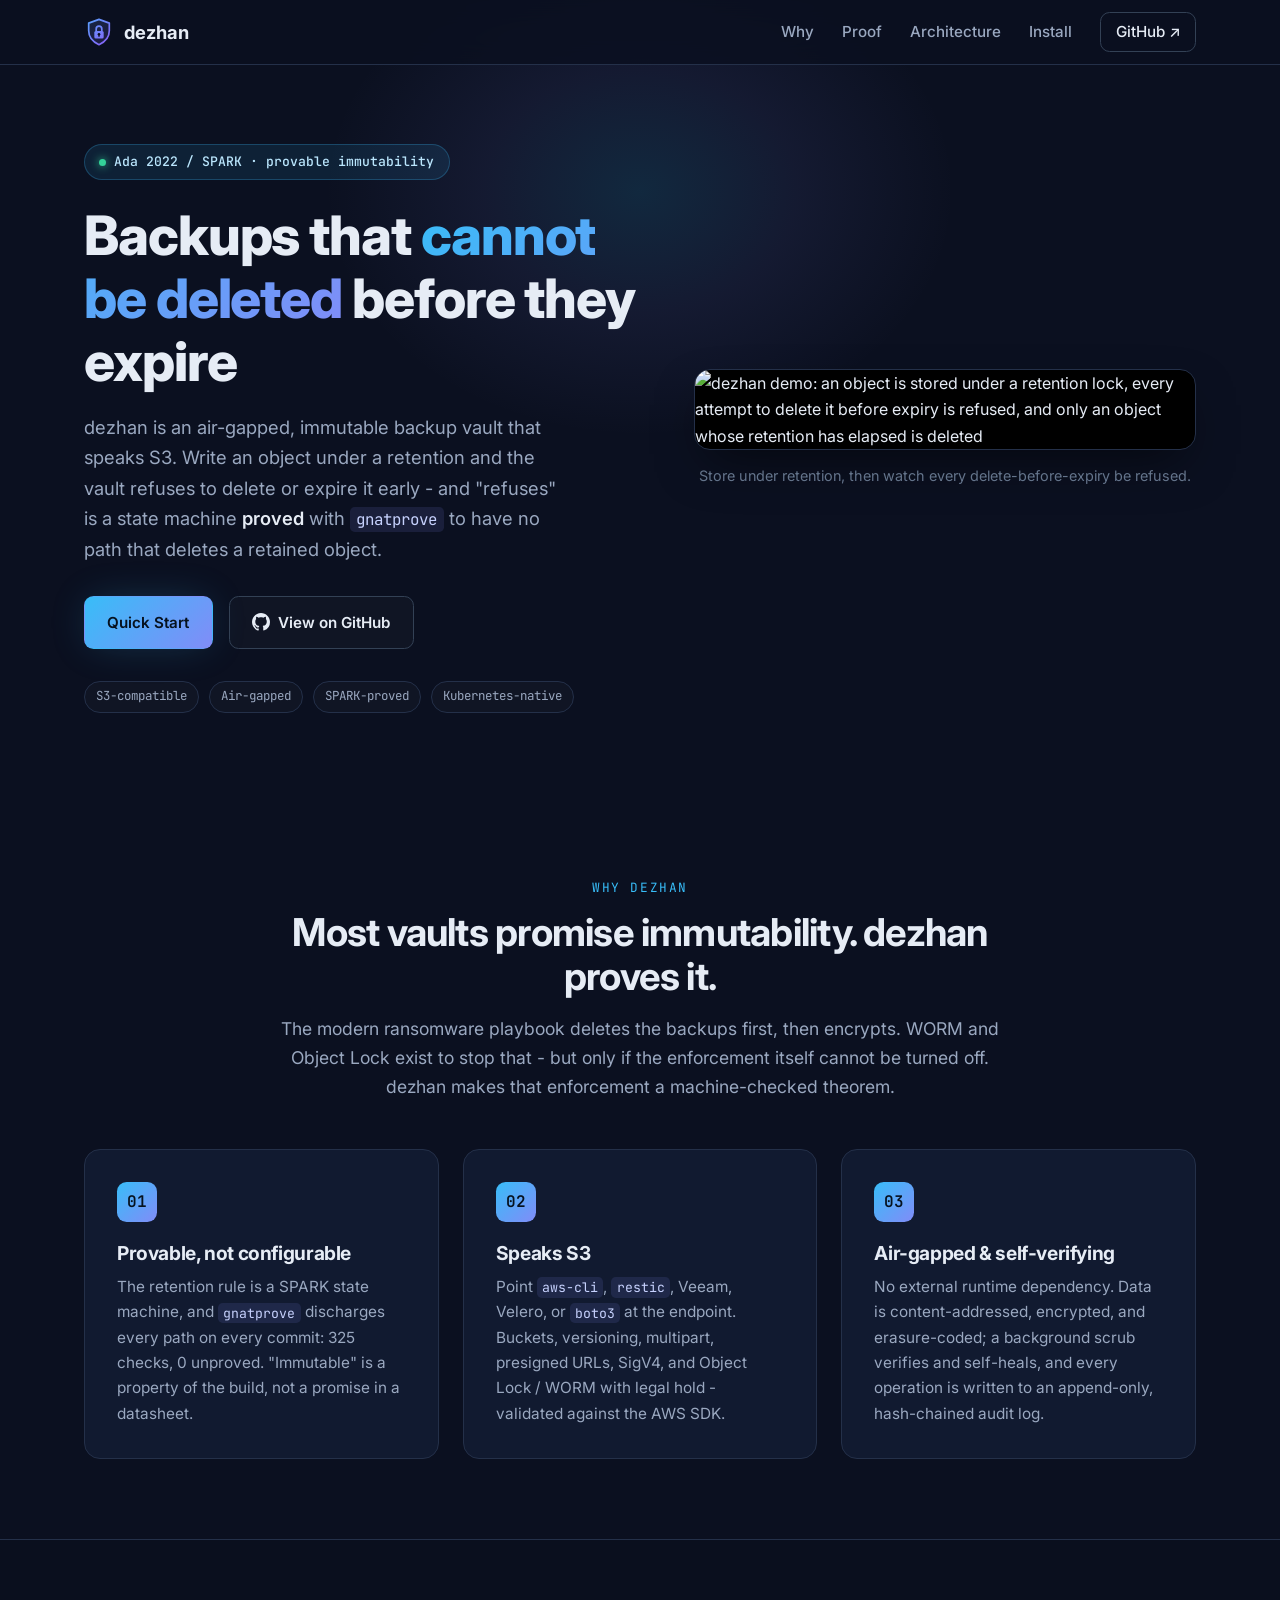
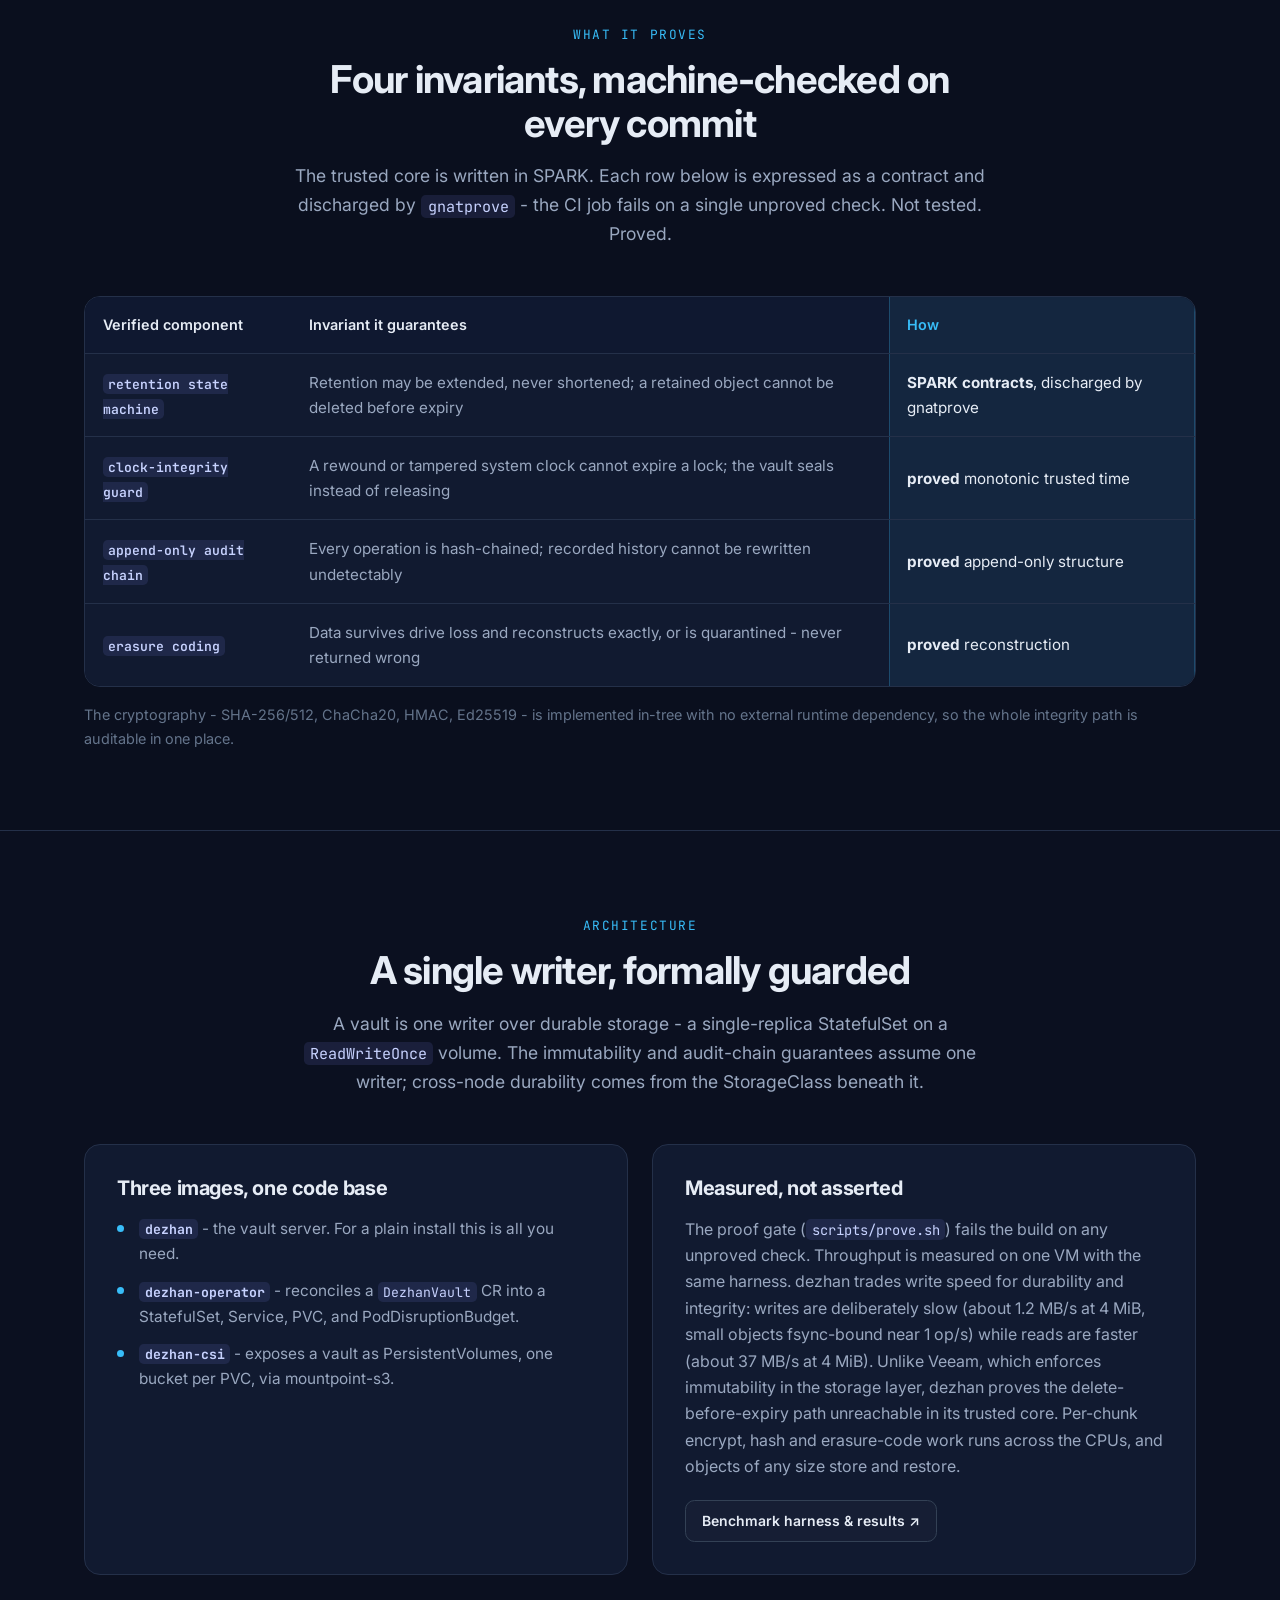
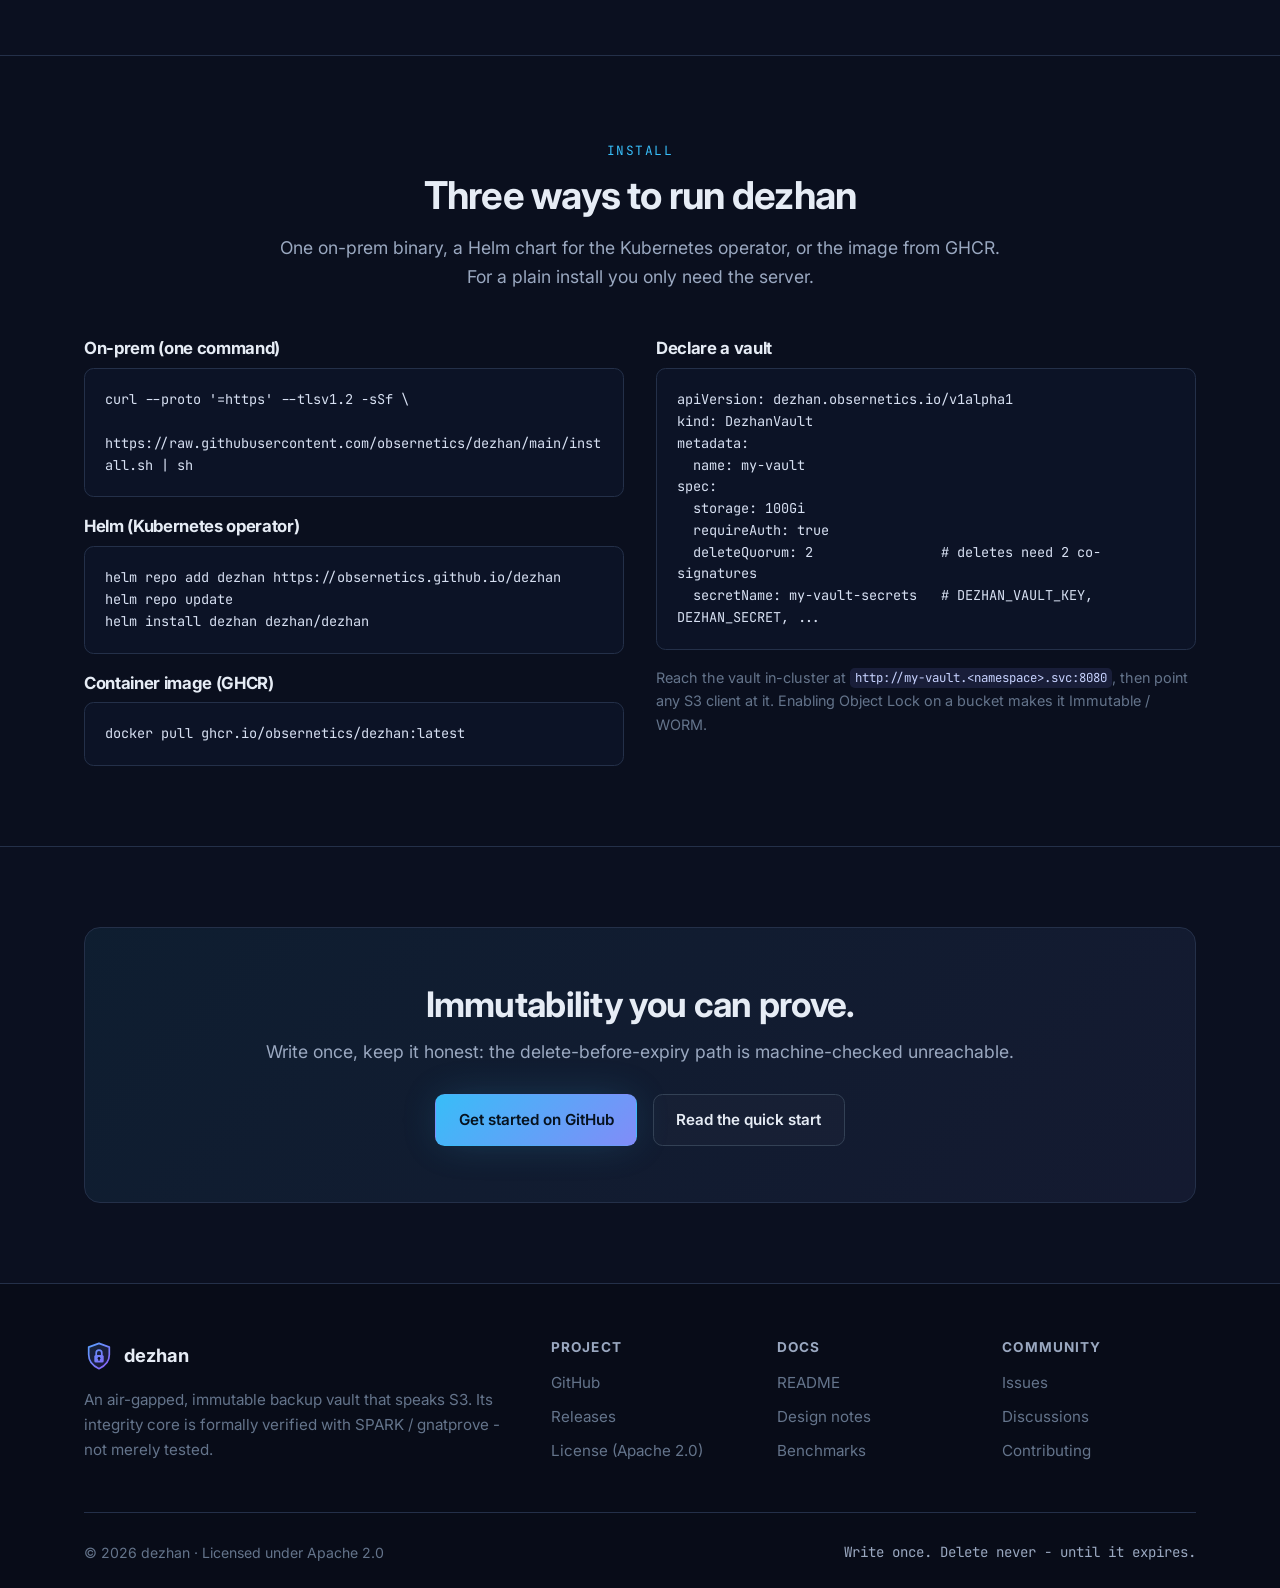
==== commit 35aac433: "Compare dezhan with Veeam instead of MinIO dezhan's competitor is Veeam, not an S3 server, so the th" ====
--- a/deploy/site/index.html
+++ b/deploy/site/index.html
@@ -215,11 +215,13 @@
                     <h3>Measured, not asserted</h3>
                     <p>
                         The proof gate (<code>scripts/prove.sh</code>) fails the build on any unproved
-                        check. Throughput is measured against MinIO on one VM with the same harness.
-                        dezhan trades write speed for durability and integrity: it is far slower than
-                        MinIO on PUT (about 1.2 MB/s at 4 MiB versus ~130 MB/s) and closer on GET
-                        (about 37 MB/s versus ~780 MB/s). Per-chunk encrypt, hash and erasure-code work
-                        runs across the CPUs, and objects of any size store and restore.
+                        check. Throughput is measured on one VM with the same harness. dezhan trades
+                        write speed for durability and integrity: writes are deliberately slow (about
+                        1.2 MB/s at 4 MiB, small objects fsync-bound near 1 op/s) while reads are faster
+                        (about 37 MB/s at 4 MiB). Unlike Veeam, which enforces immutability in the
+                        storage layer, dezhan proves the delete-before-expiry path unreachable in its
+                        trusted core. Per-chunk encrypt, hash and erasure-code work runs across the CPUs,
+                        and objects of any size store and restore.
                     </p>
                     <a class="btn btn-outline btn-sm" href="https://github.com/obsernetics/dezhan/tree/main/bench" target="_blank" rel="noopener">Benchmark harness &amp; results &#8599;</a>
                 </div>
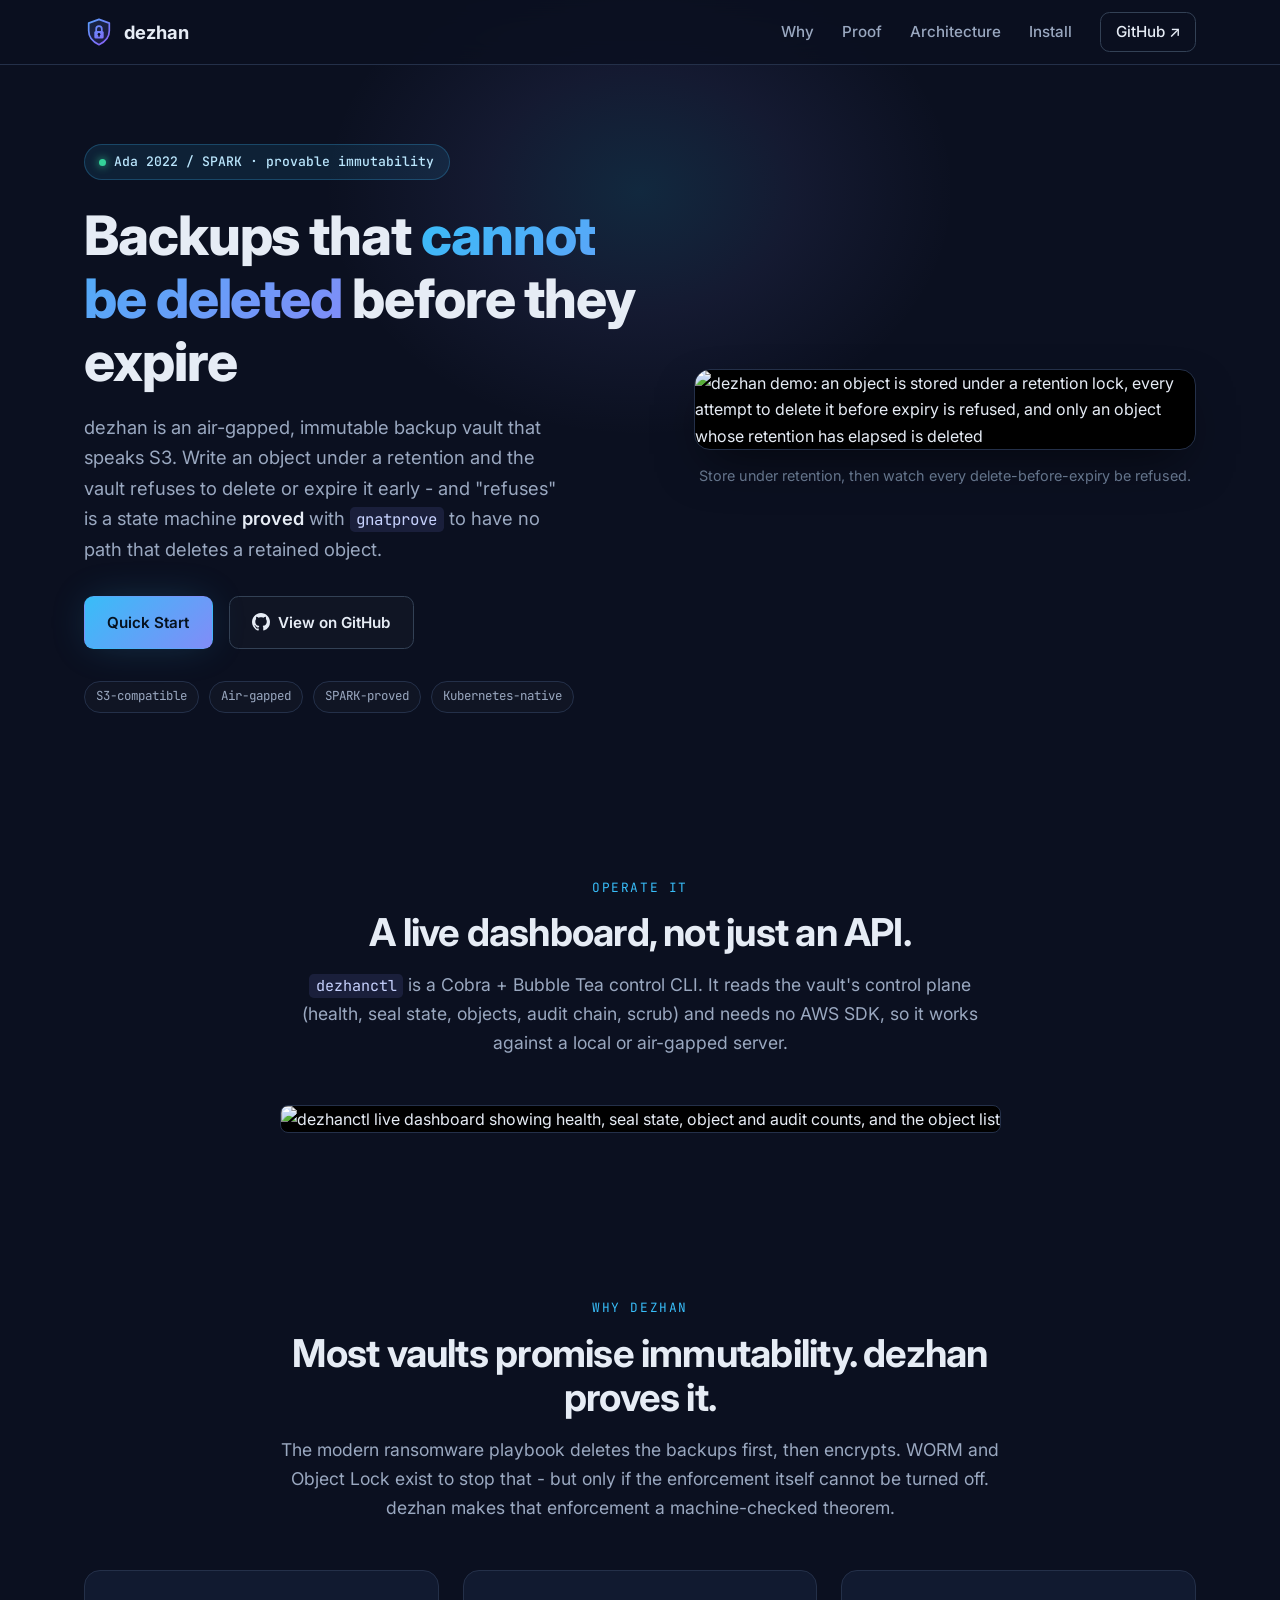
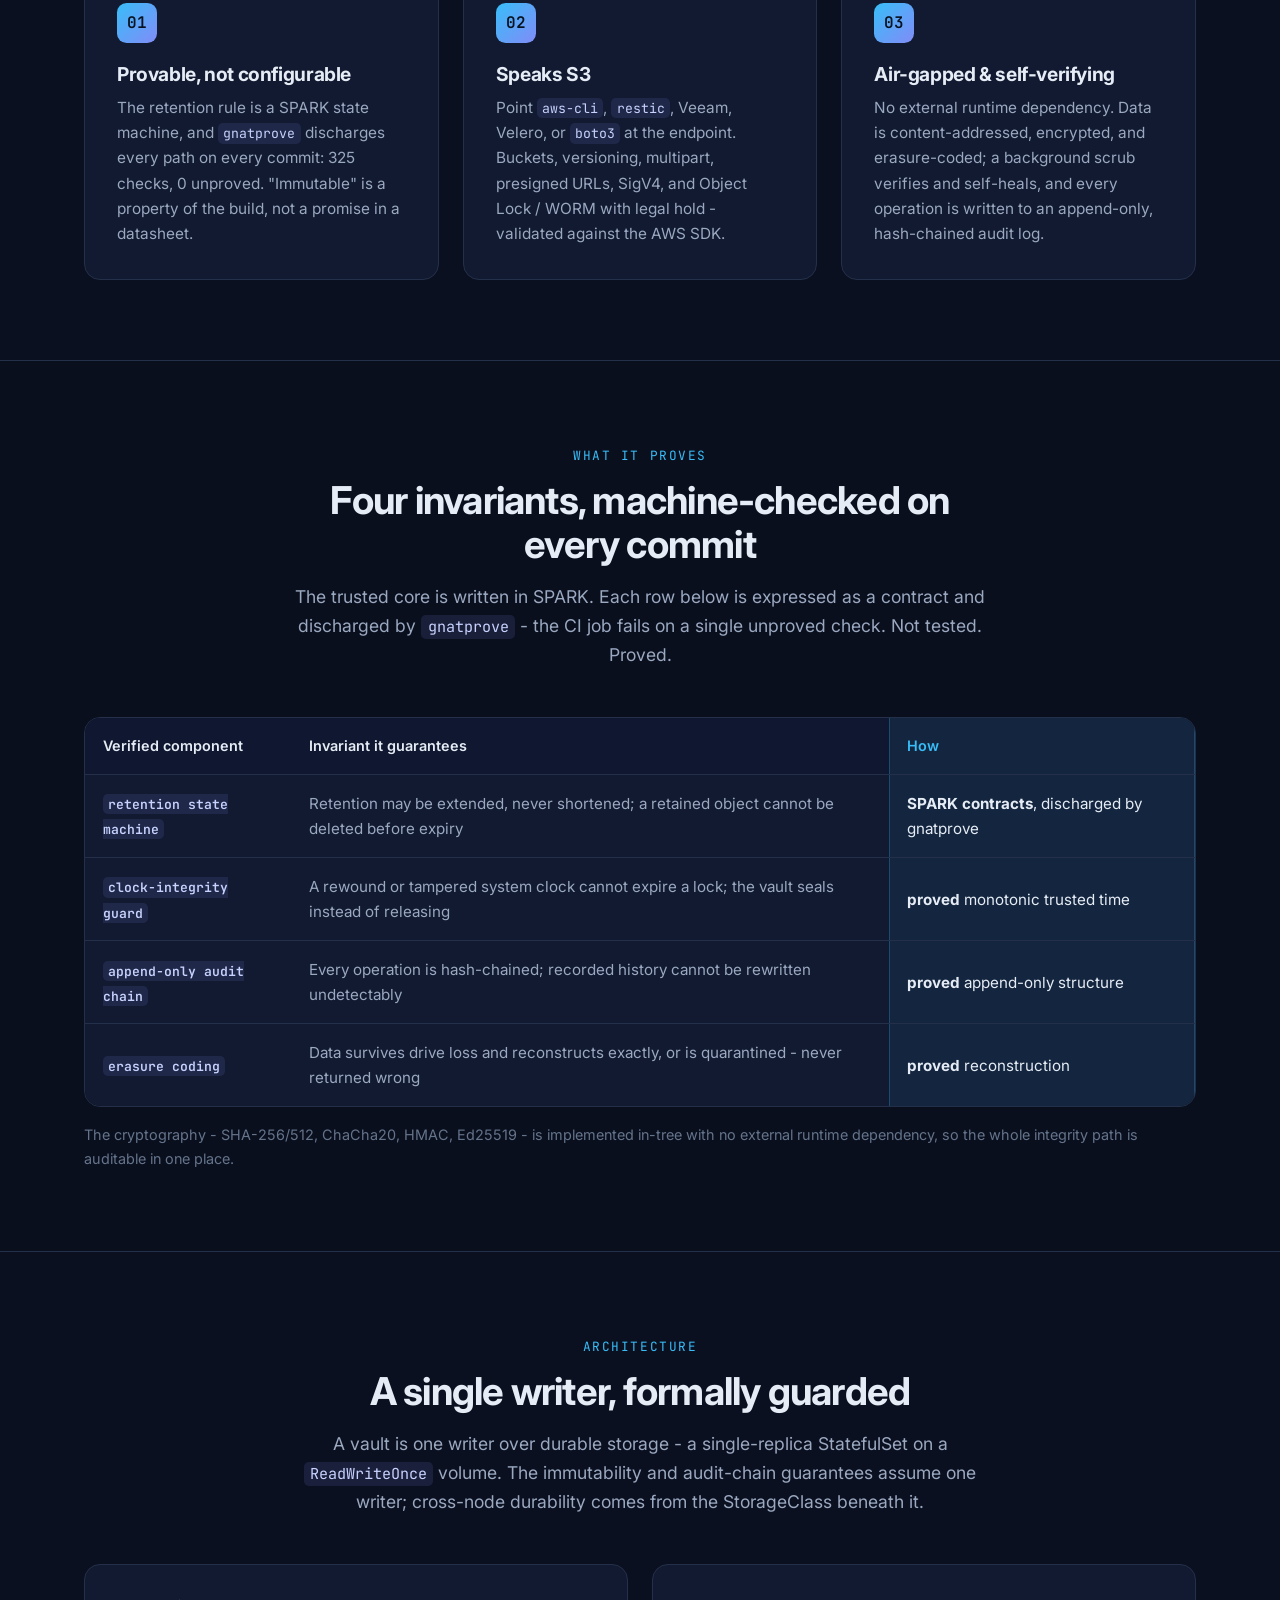
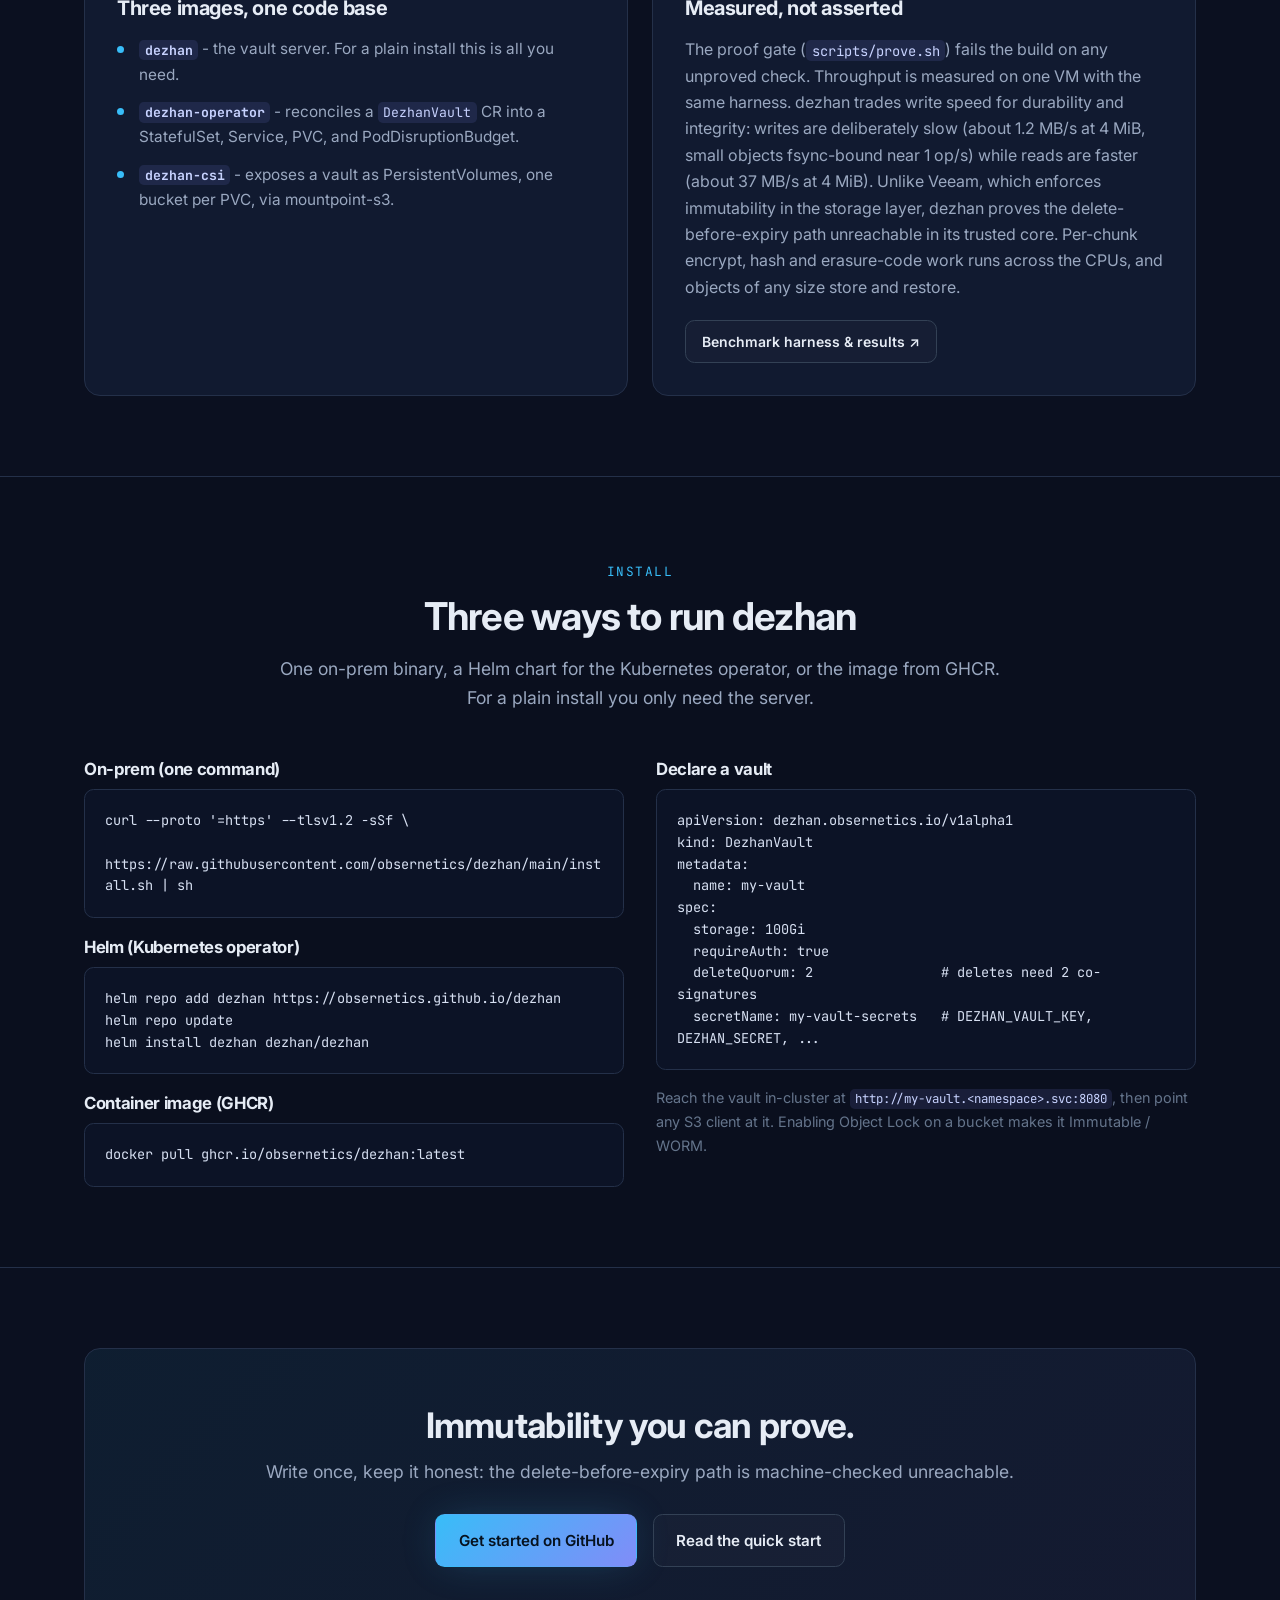
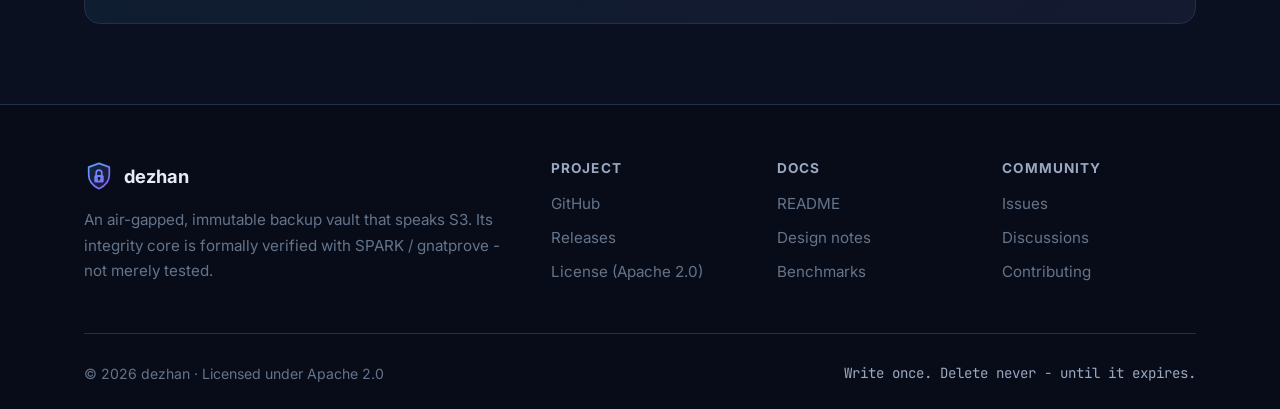
==== commit 302eca07: "Add dezhanctl dashboard CLI and refresh project status dezhanctl is a Go control CLI (Cobra) with a " ====
--- a/deploy/site/index.html
+++ b/deploy/site/index.html
@@ -93,6 +93,24 @@
             </div>
         </div>
     </header>
+
+    <!-- DASHBOARD -->
+    <section id="dashboard" class="section">
+        <div class="container">
+            <div class="section-header">
+                <span class="eyebrow">Operate it</span>
+                <h2>A live dashboard, not just an API.</h2>
+                <p>
+                    <code>dezhanctl</code> is a Cobra + Bubble Tea control CLI. It reads the vault's
+                    control plane (health, seal state, objects, audit chain, scrub) and needs no AWS
+                    SDK, so it works against a local or air-gapped server.
+                </p>
+            </div>
+            <figure class="demo-figure" style="text-align:center;margin:0 auto;max-width:940px;">
+                <img src="assets/dashboard.png" alt="dezhanctl live dashboard showing health, seal state, object and audit counts, and the object list" style="max-width:100%;height:auto;border-radius:8px;">
+            </figure>
+        </div>
+    </section>
 
     <!-- WHY -->
     <section id="why" class="section why">
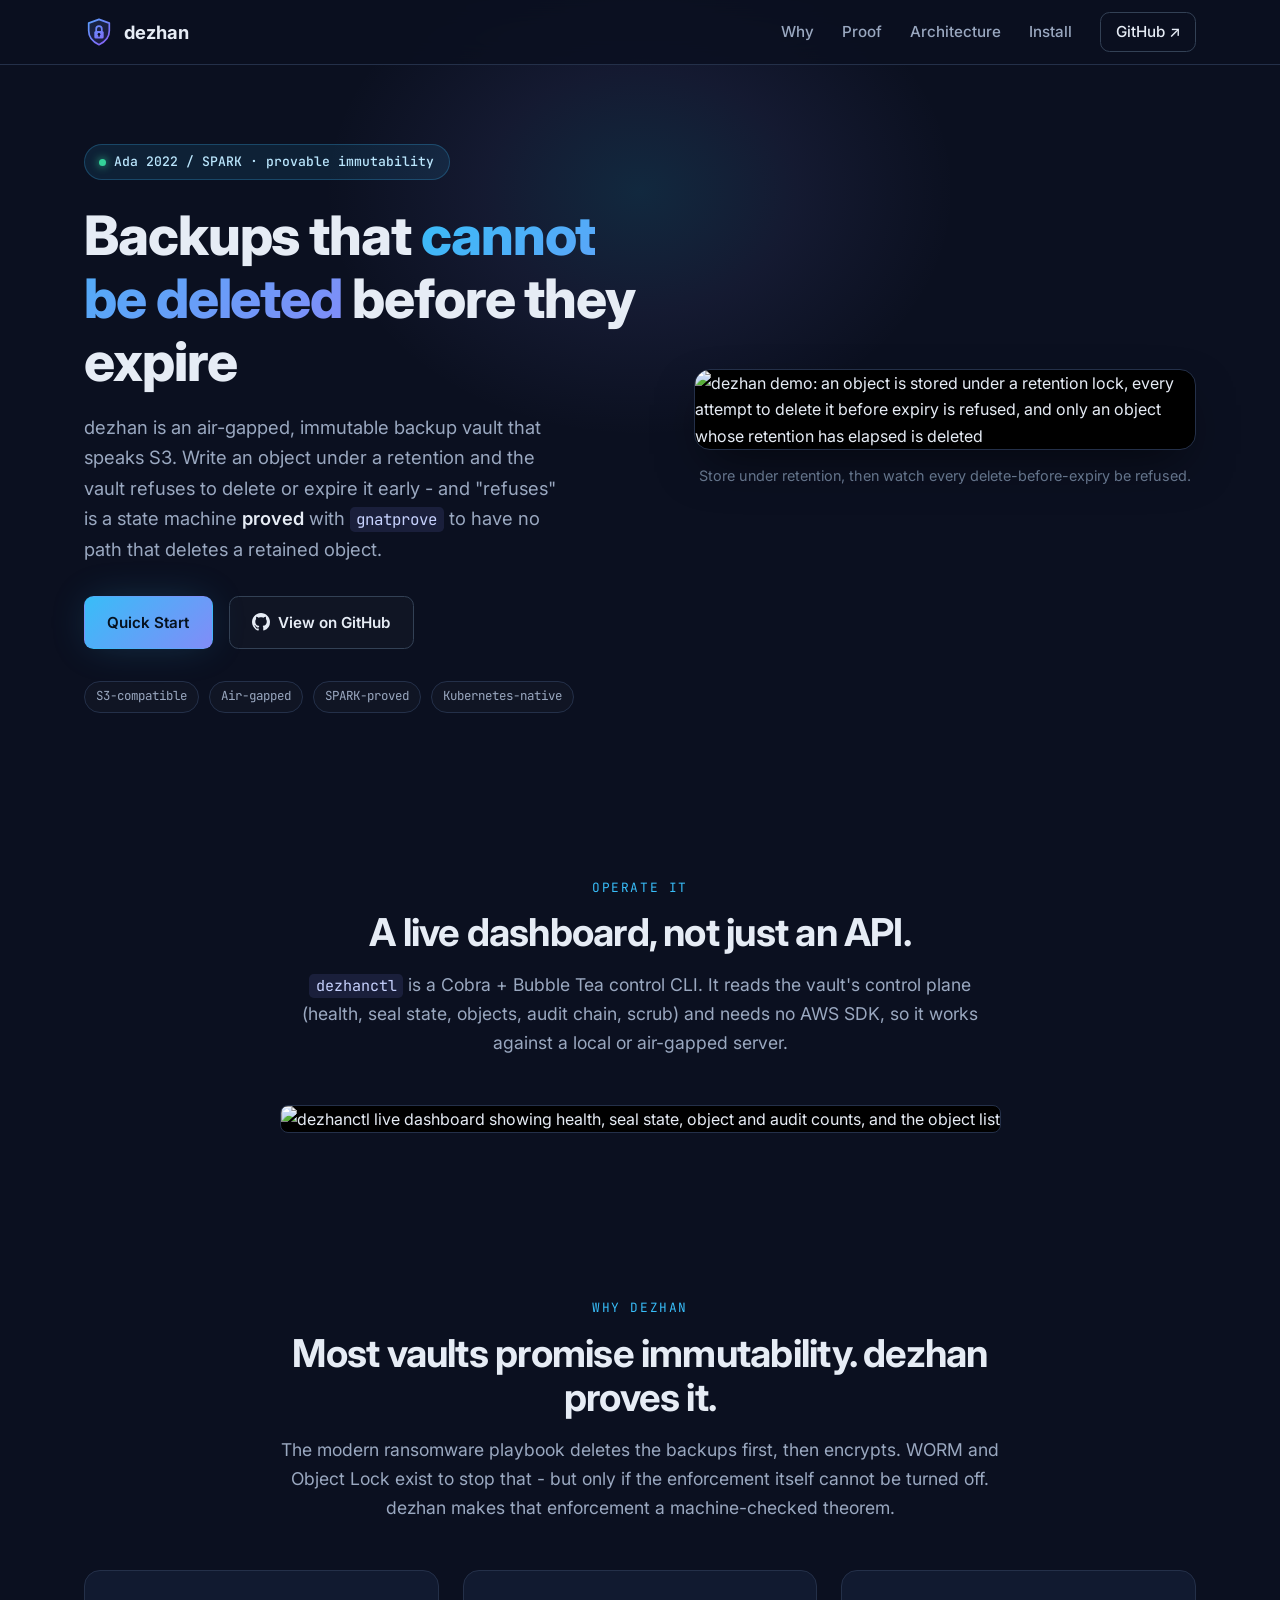
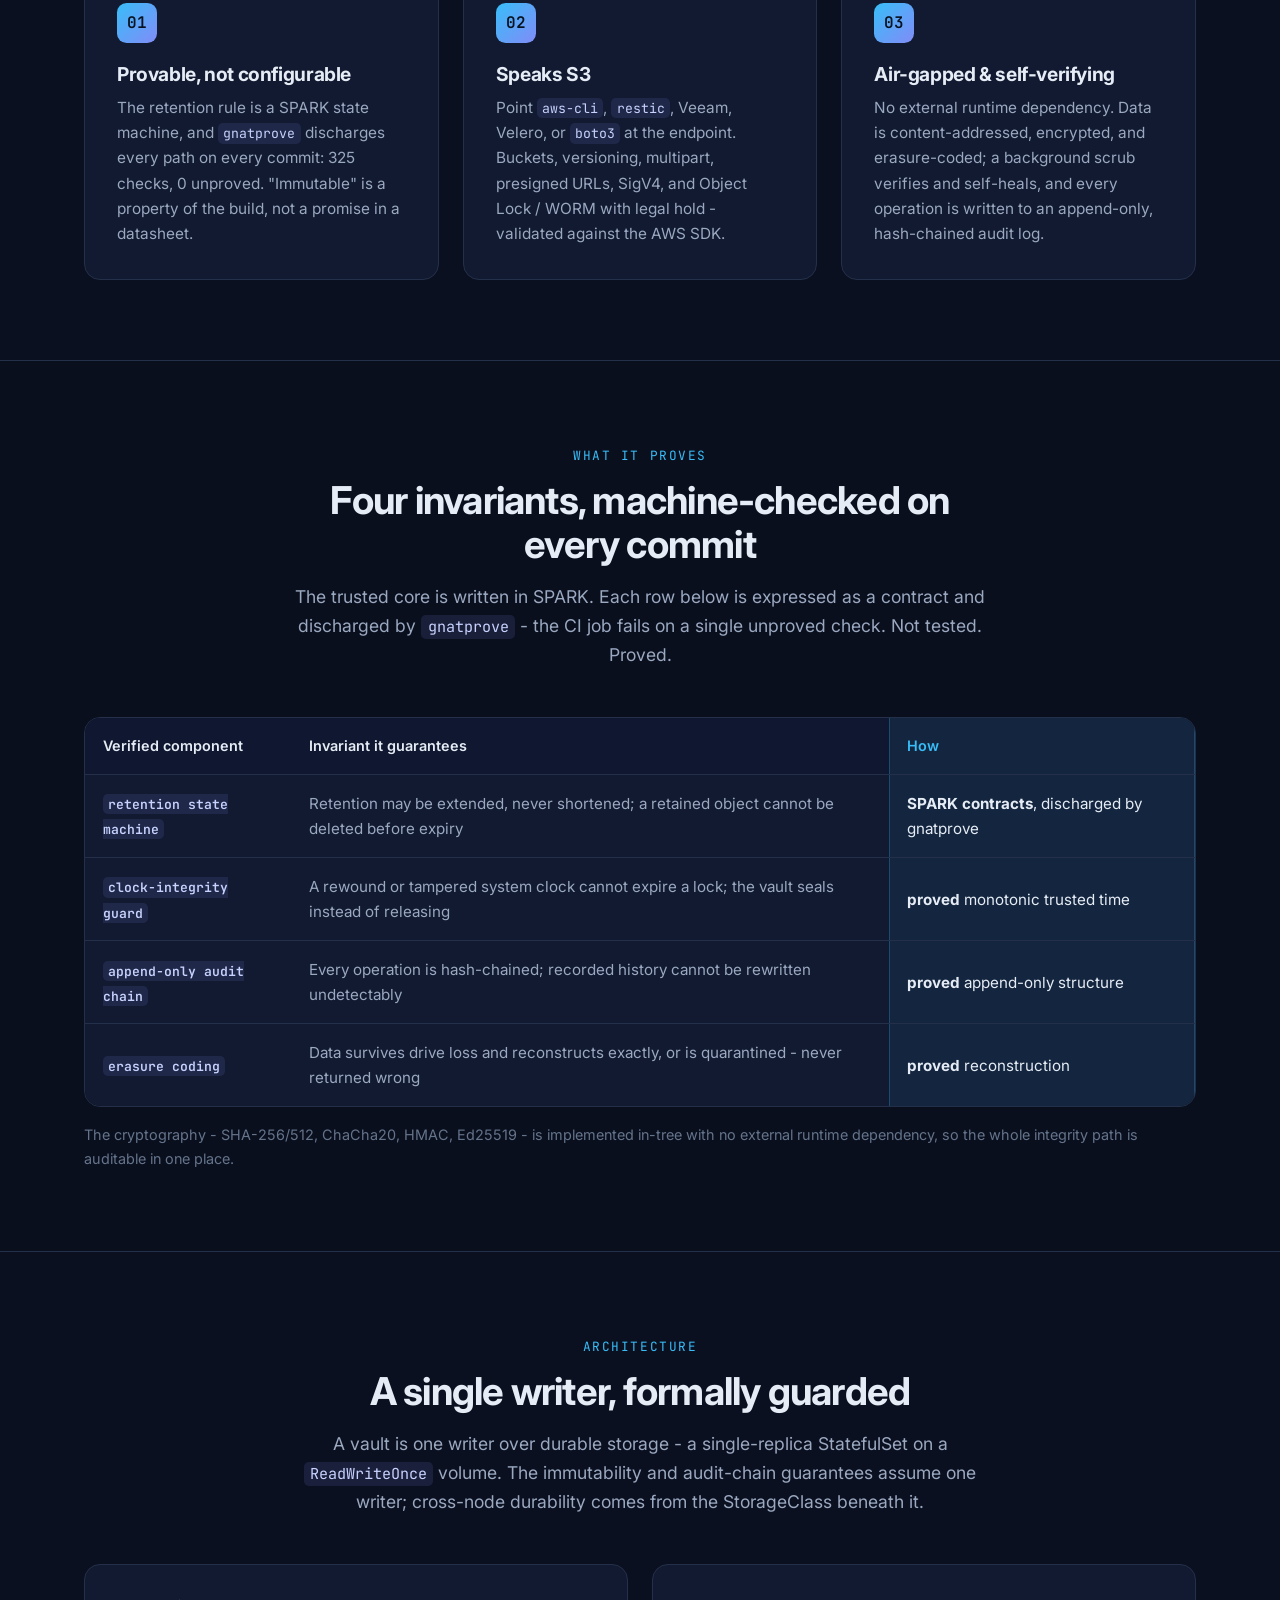
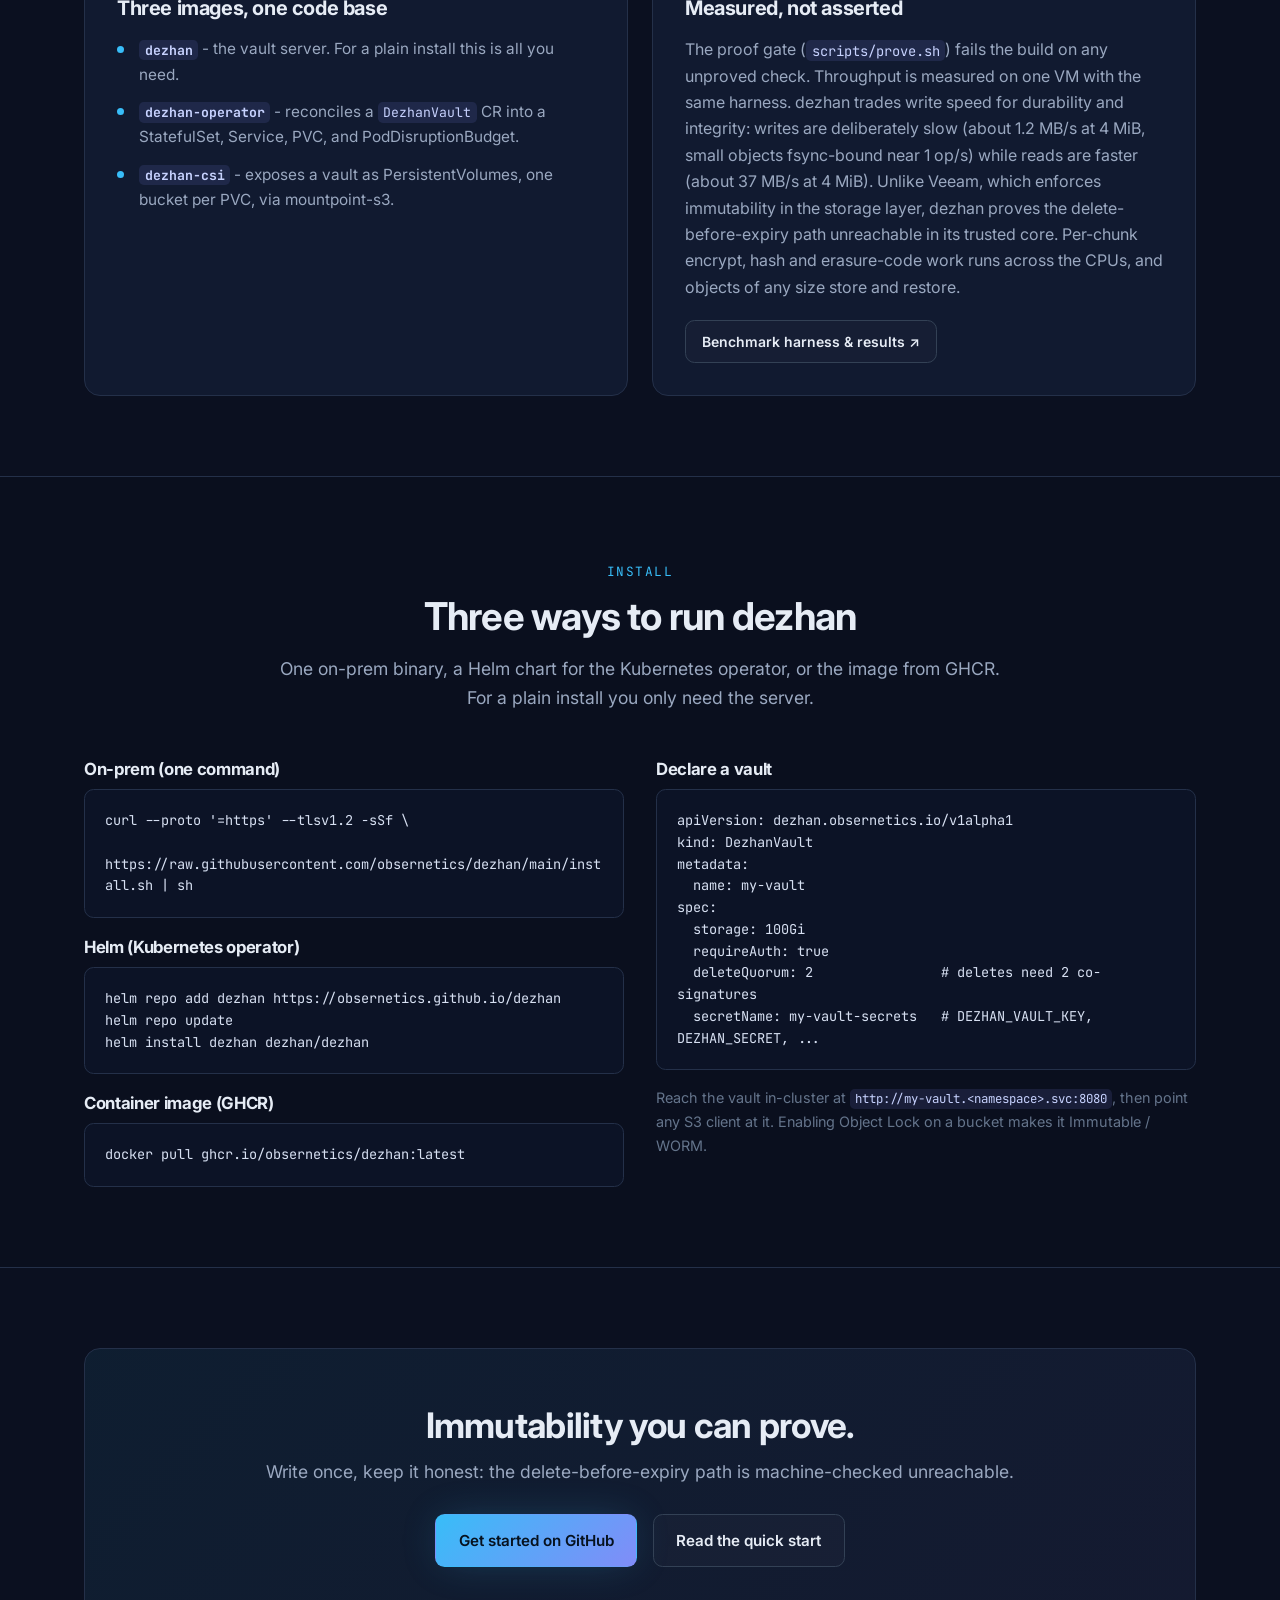
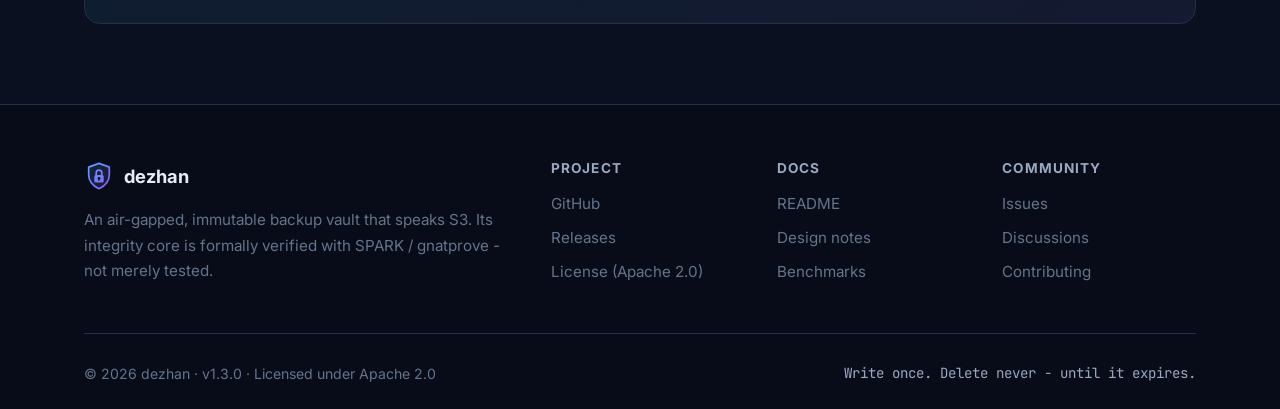
==== commit f7912ae2: "Generate the Pages site from repo sources so it cannot drift The landing page shipped hand-copied fi" ====
--- a/deploy/site/index.html
+++ b/deploy/site/index.html
@@ -130,7 +130,7 @@
                     <h3>Provable, not configurable</h3>
                     <p>
                         The retention rule is a SPARK state machine, and <code>gnatprove</code>
-                        discharges every path on every commit: 325 checks, 0 unproved. "Immutable" is
+                        discharges every path on every commit: <span data-metric="proof_checks">325</span> checks, <span data-metric="proof_unproved">0</span> unproved. "Immutable" is
                         a property of the build, not a promise in a datasheet.
                     </p>
                 </article>
@@ -235,8 +235,8 @@
                         The proof gate (<code>scripts/prove.sh</code>) fails the build on any unproved
                         check. Throughput is measured on one VM with the same harness. dezhan trades
                         write speed for durability and integrity: writes are deliberately slow (about
-                        1.2 MB/s at 4 MiB, small objects fsync-bound near 1 op/s) while reads are faster
-                        (about 37 MB/s at 4 MiB). Unlike Veeam, which enforces immutability in the
+                        <span data-metric="put_mbps_4mib">1.2</span> MB/s at 4 MiB, small objects fsync-bound near <span data-metric="put_ops_1kib">1</span> op/s) while reads are faster
+                        (about <span data-metric="get_mbps_4mib">37</span> MB/s at 4 MiB). Unlike Veeam, which enforces immutability in the
                         storage layer, dezhan proves the delete-before-expiry path unreachable in its
                         trusted core. Per-chunk encrypt, hash and erasure-code work runs across the CPUs,
                         and objects of any size store and restore.
@@ -346,7 +346,7 @@
                 </div>
             </div>
             <div class="footer-bottom">
-                <p>&copy; <span id="year">2026</span> dezhan &middot; Licensed under Apache 2.0</p>
+                <p>&copy; <span id="year">2026</span> dezhan &middot; <span data-metric="version">v1.3.0</span> &middot; Licensed under Apache 2.0</p>
                 <p class="footer-tagline">Write once. Delete never - until it expires.</p>
             </div>
         </div>
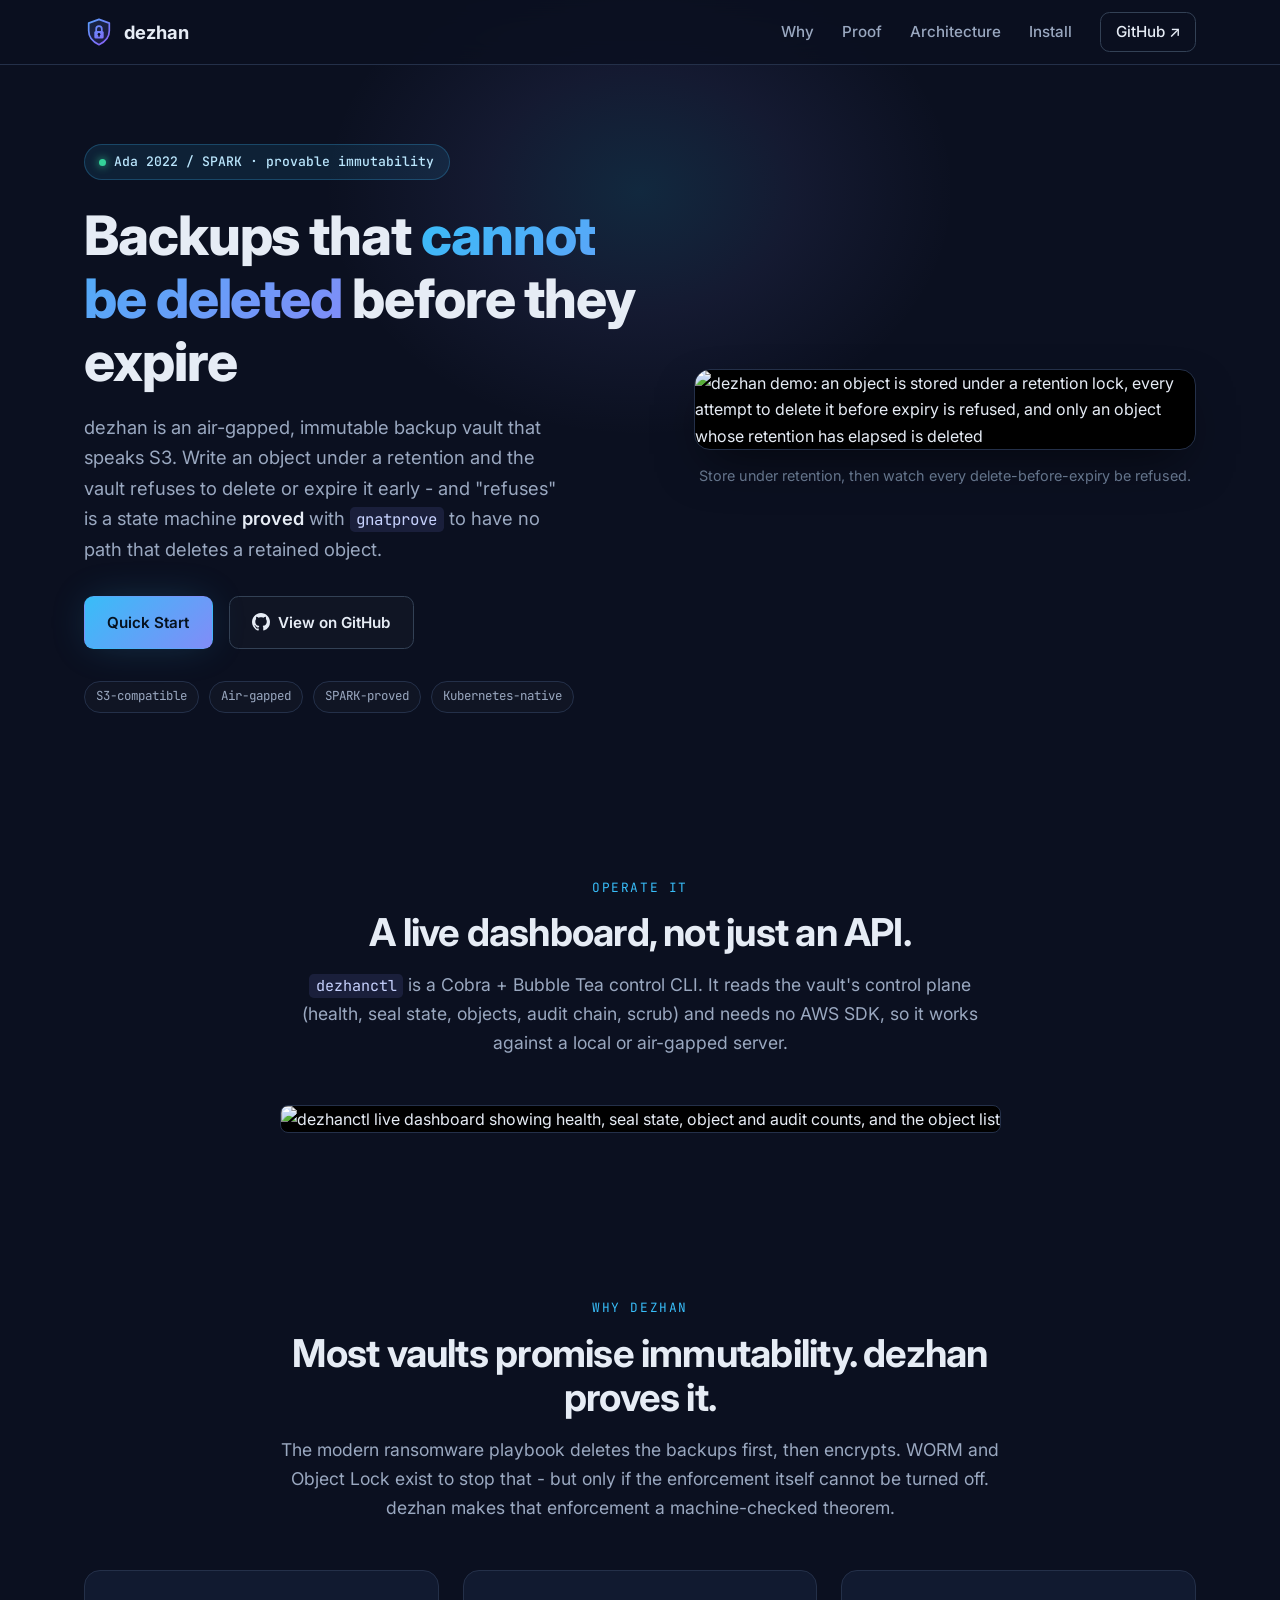
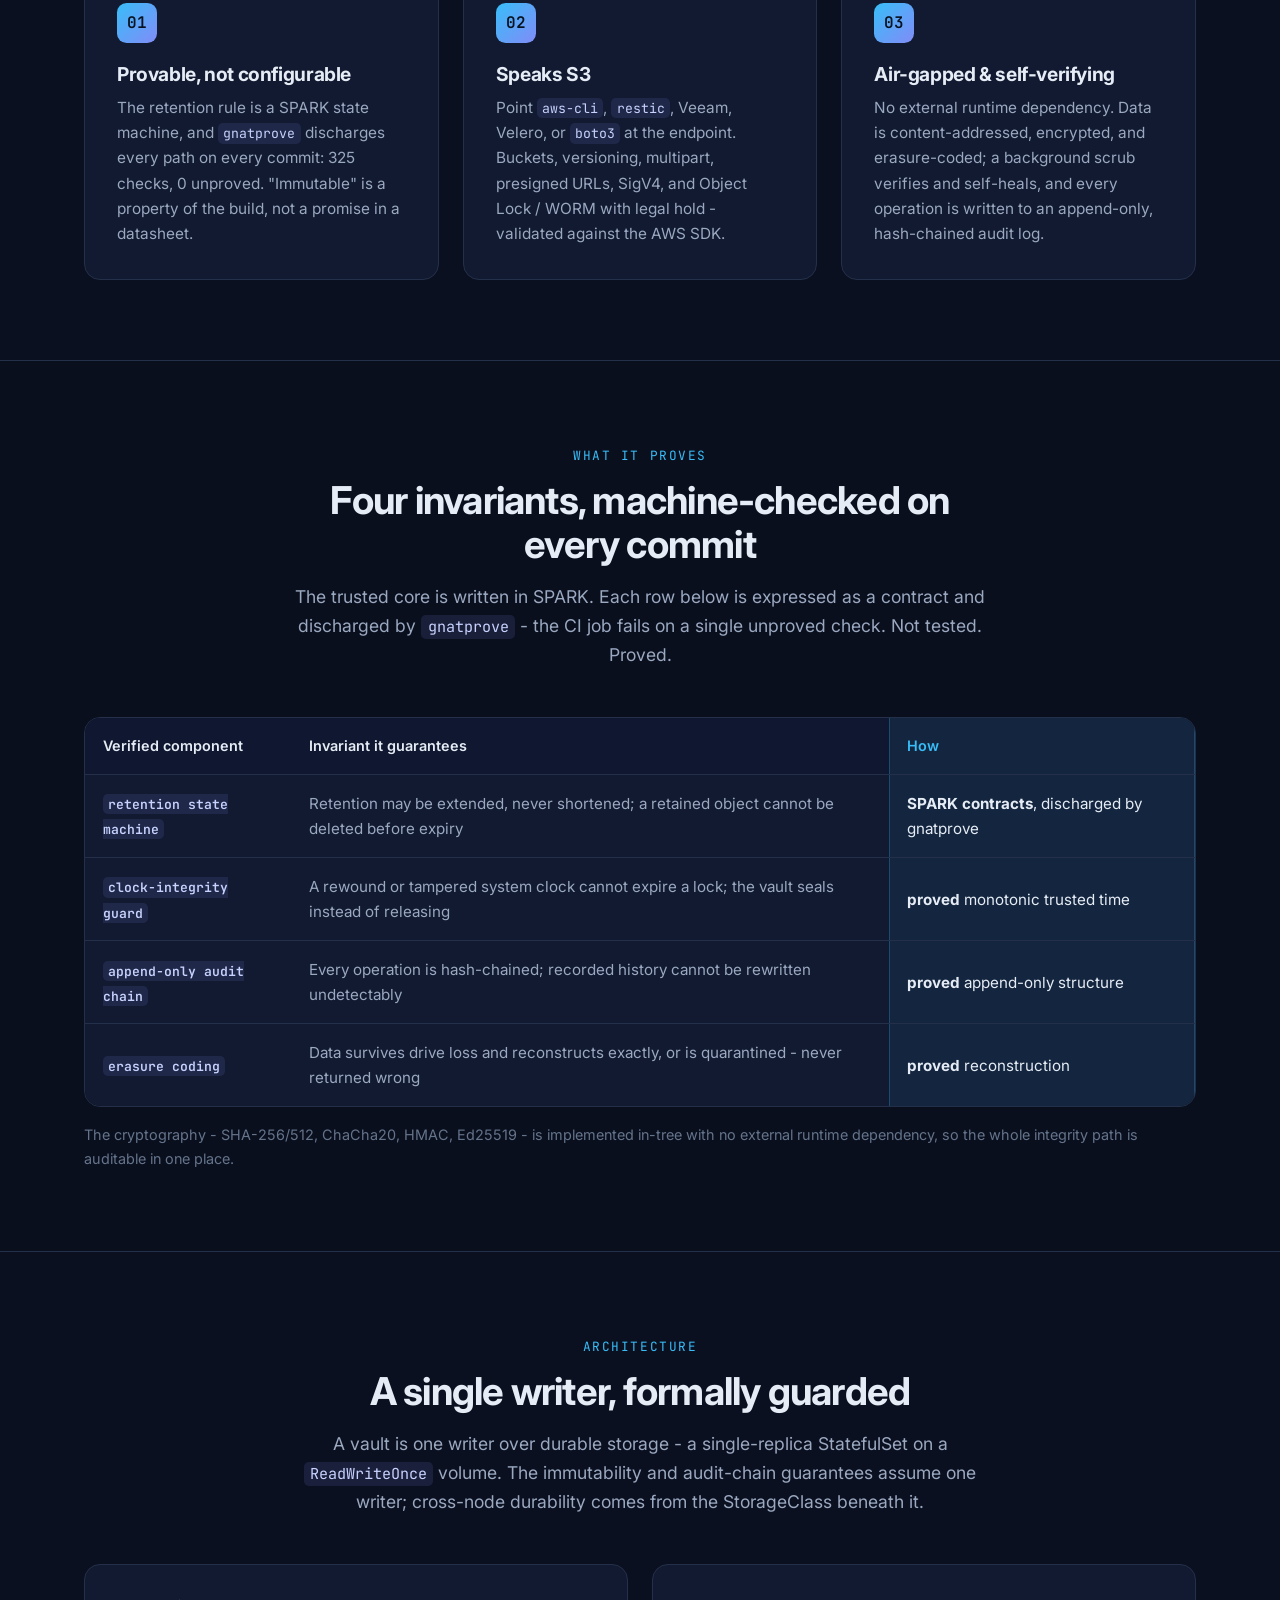
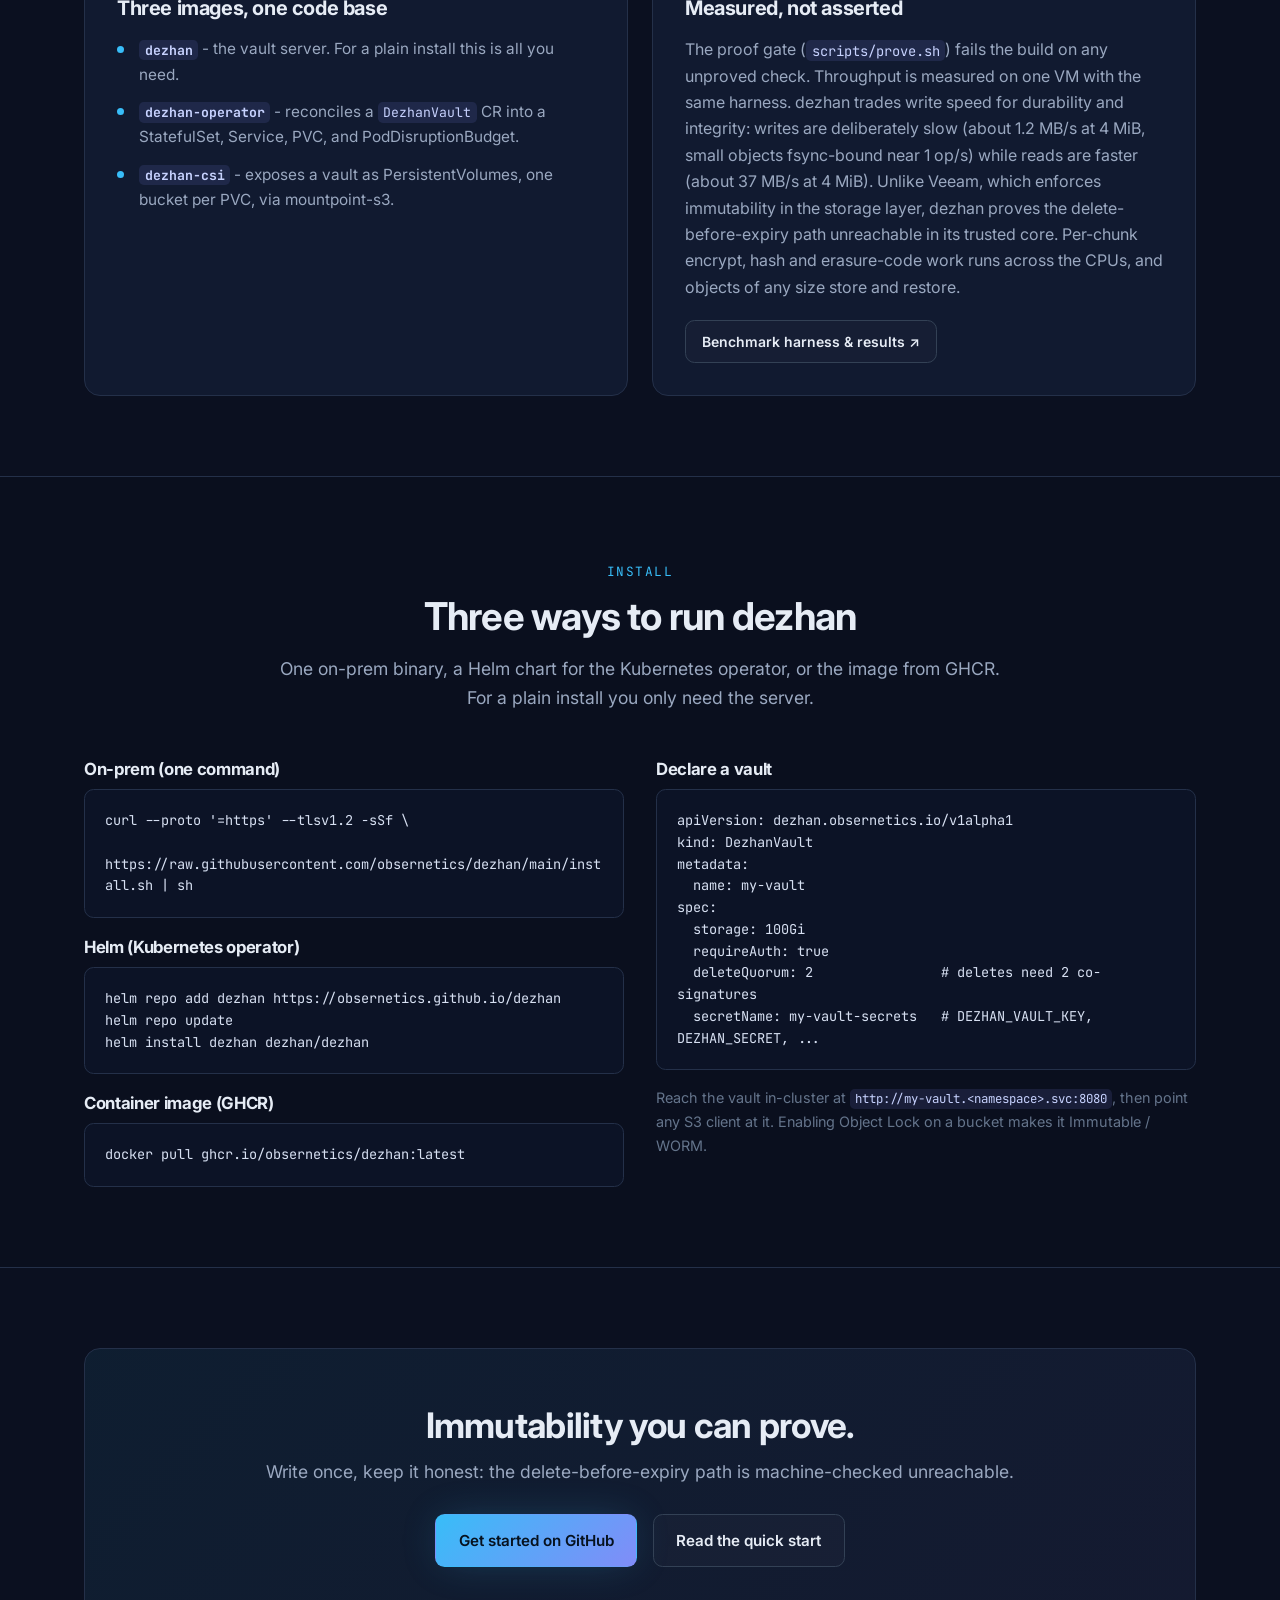
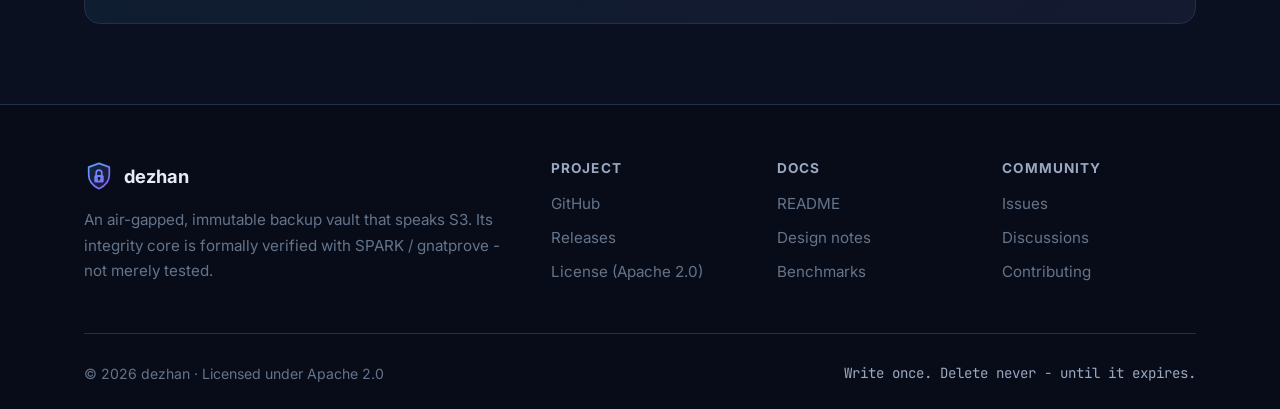
==== commit 17e2d37e: "Merge pull request #102 from obsernetics/add-dashboard-cli Add dezhanctl dashboard CLI" ====
--- a/deploy/site/index.html
+++ b/deploy/site/index.html
@@ -130,7 +130,7 @@
                     <h3>Provable, not configurable</h3>
                     <p>
                         The retention rule is a SPARK state machine, and <code>gnatprove</code>
-                        discharges every path on every commit: <span data-metric="proof_checks">325</span> checks, <span data-metric="proof_unproved">0</span> unproved. "Immutable" is
+                        discharges every path on every commit: 325 checks, 0 unproved. "Immutable" is
                         a property of the build, not a promise in a datasheet.
                     </p>
                 </article>
@@ -235,8 +235,8 @@
                         The proof gate (<code>scripts/prove.sh</code>) fails the build on any unproved
                         check. Throughput is measured on one VM with the same harness. dezhan trades
                         write speed for durability and integrity: writes are deliberately slow (about
-                        <span data-metric="put_mbps_4mib">1.2</span> MB/s at 4 MiB, small objects fsync-bound near <span data-metric="put_ops_1kib">1</span> op/s) while reads are faster
-                        (about <span data-metric="get_mbps_4mib">37</span> MB/s at 4 MiB). Unlike Veeam, which enforces immutability in the
+                        1.2 MB/s at 4 MiB, small objects fsync-bound near 1 op/s) while reads are faster
+                        (about 37 MB/s at 4 MiB). Unlike Veeam, which enforces immutability in the
                         storage layer, dezhan proves the delete-before-expiry path unreachable in its
                         trusted core. Per-chunk encrypt, hash and erasure-code work runs across the CPUs,
                         and objects of any size store and restore.
@@ -346,7 +346,7 @@
                 </div>
             </div>
             <div class="footer-bottom">
-                <p>&copy; <span id="year">2026</span> dezhan &middot; <span data-metric="version">v1.3.0</span> &middot; Licensed under Apache 2.0</p>
+                <p>&copy; <span id="year">2026</span> dezhan &middot; Licensed under Apache 2.0</p>
                 <p class="footer-tagline">Write once. Delete never - until it expires.</p>
             </div>
         </div>
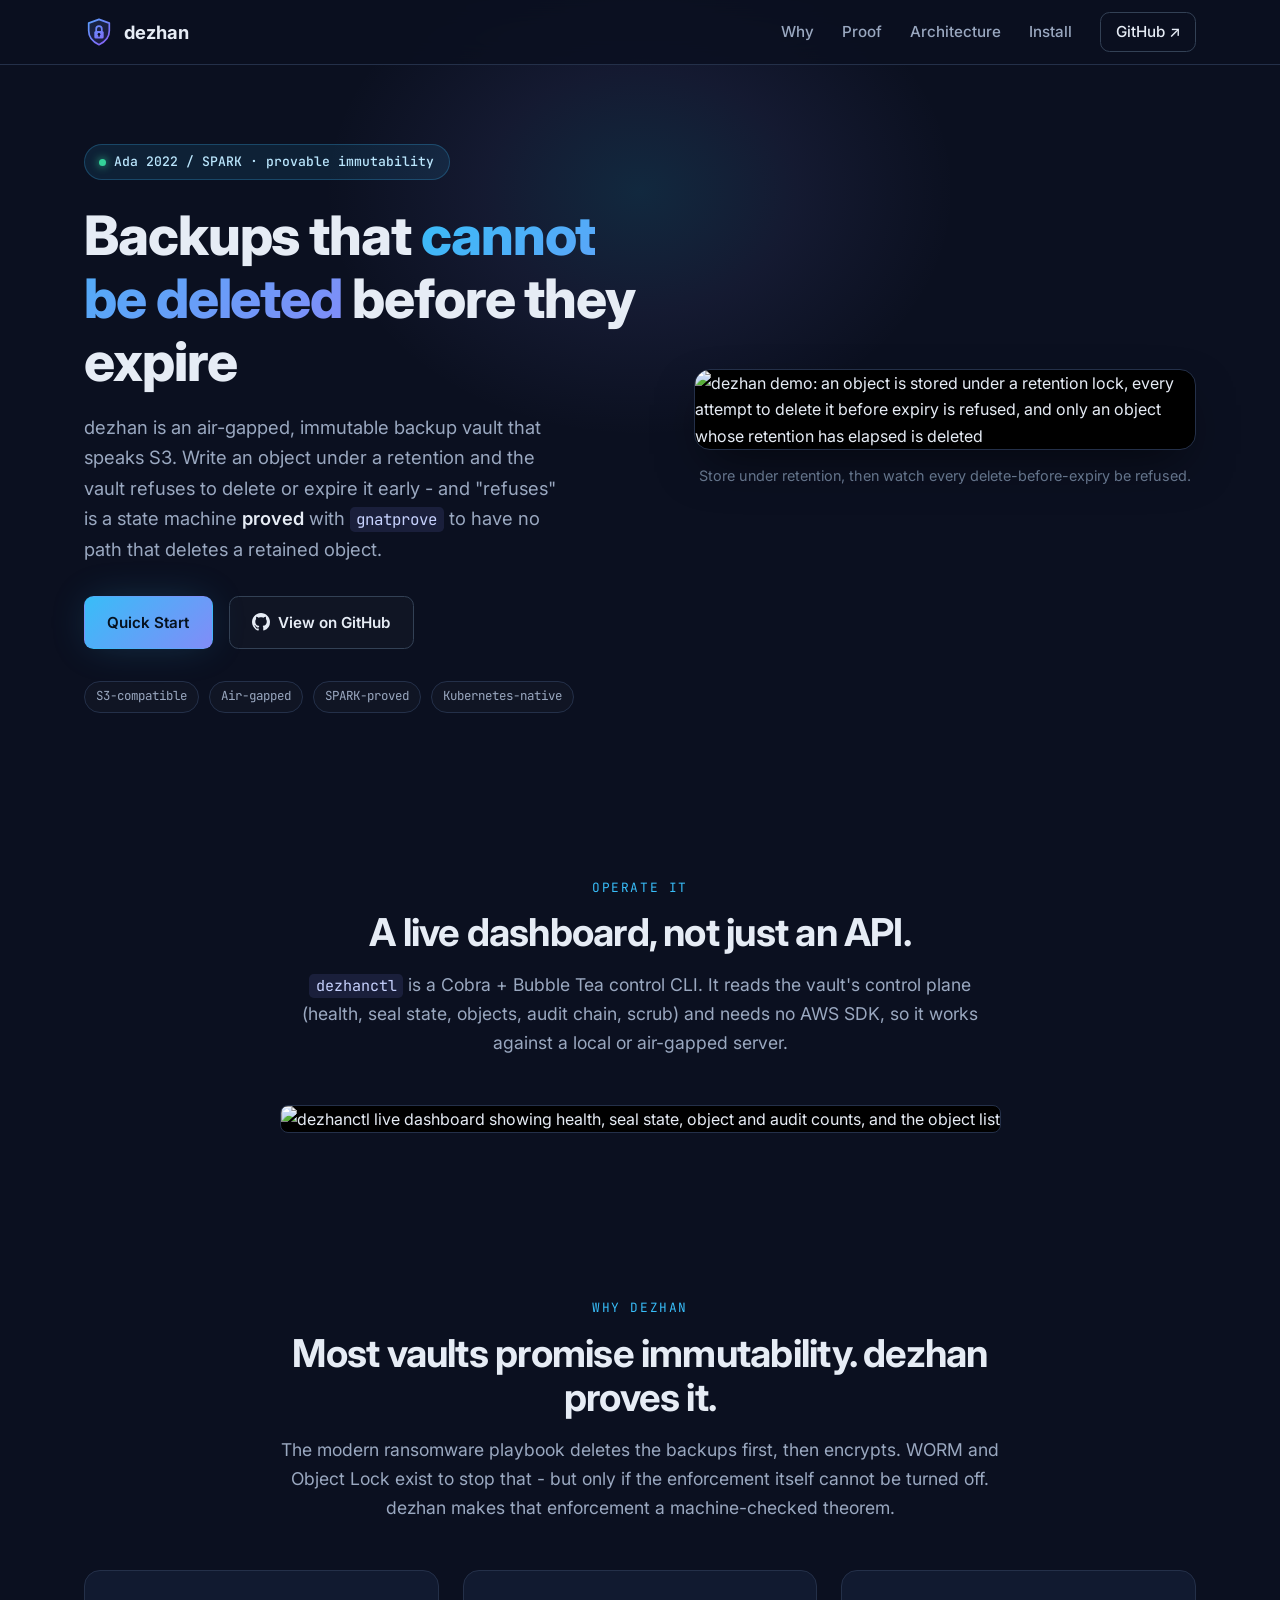
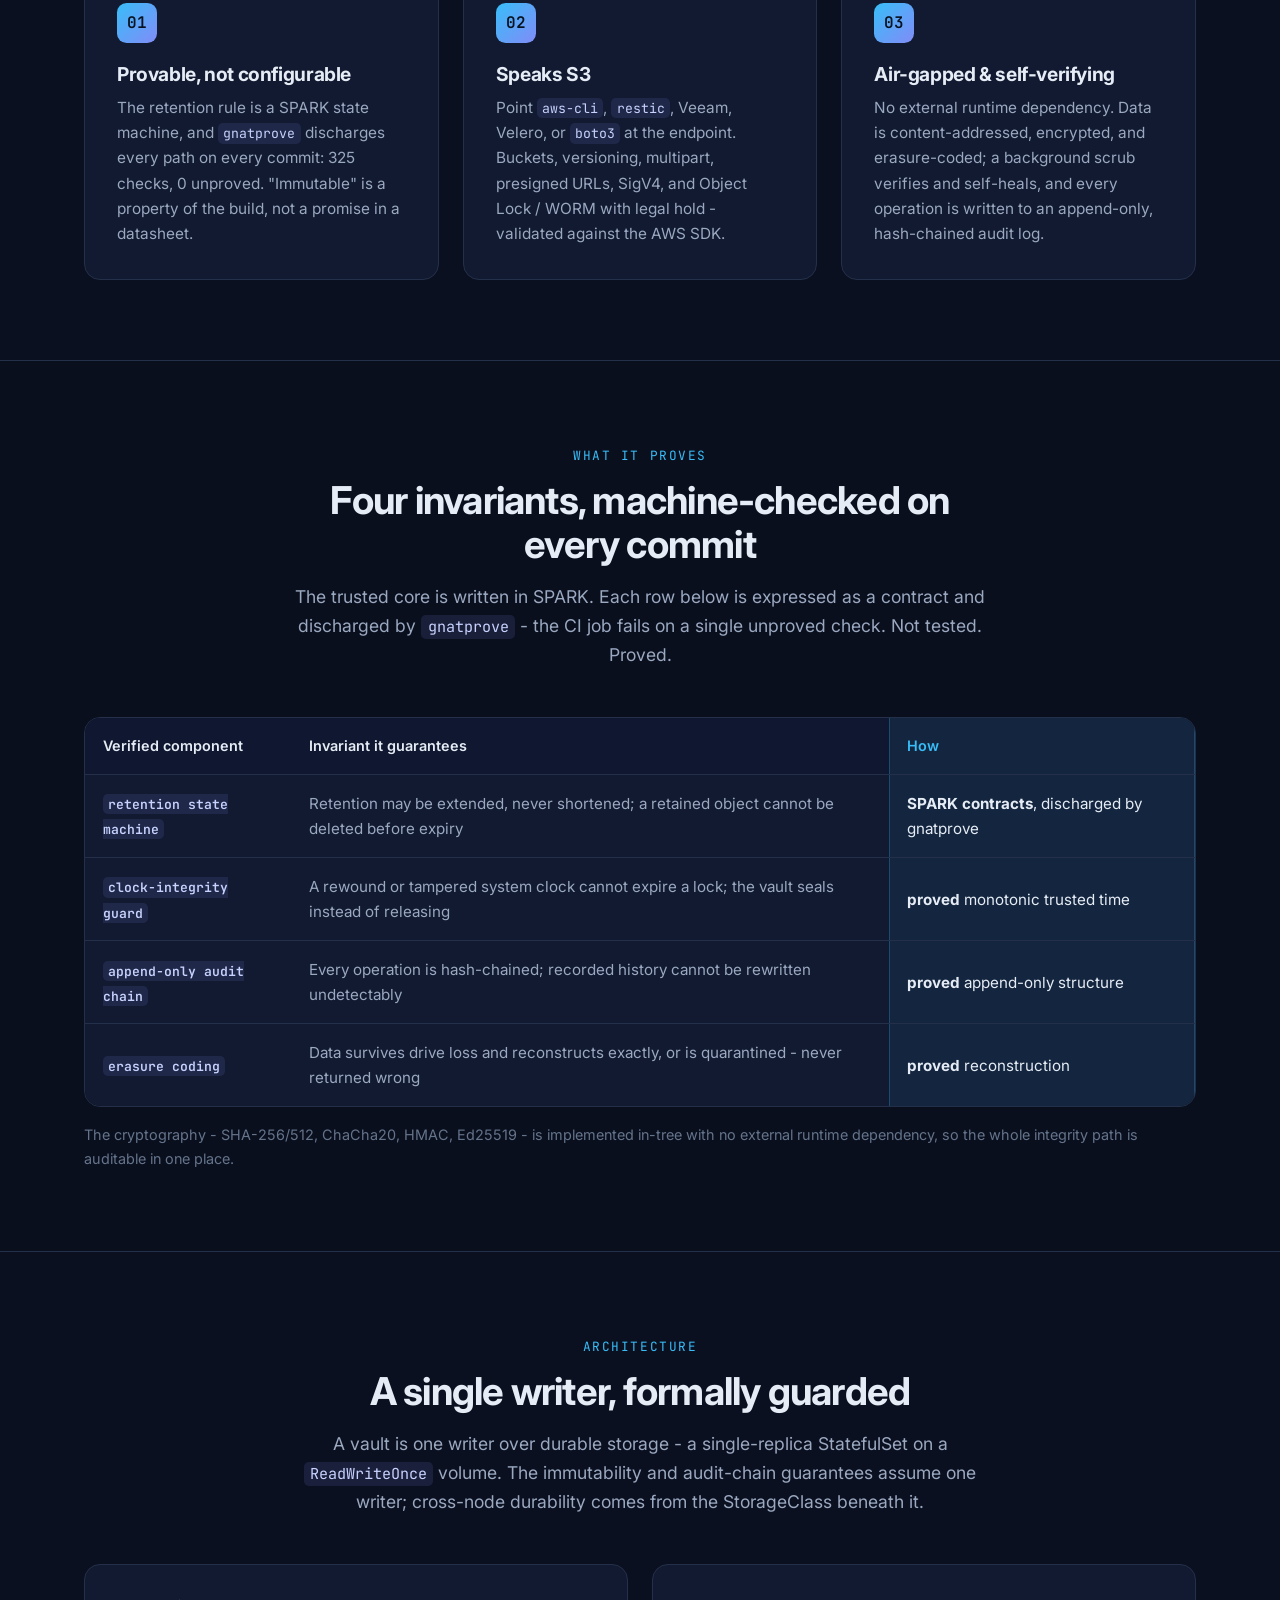
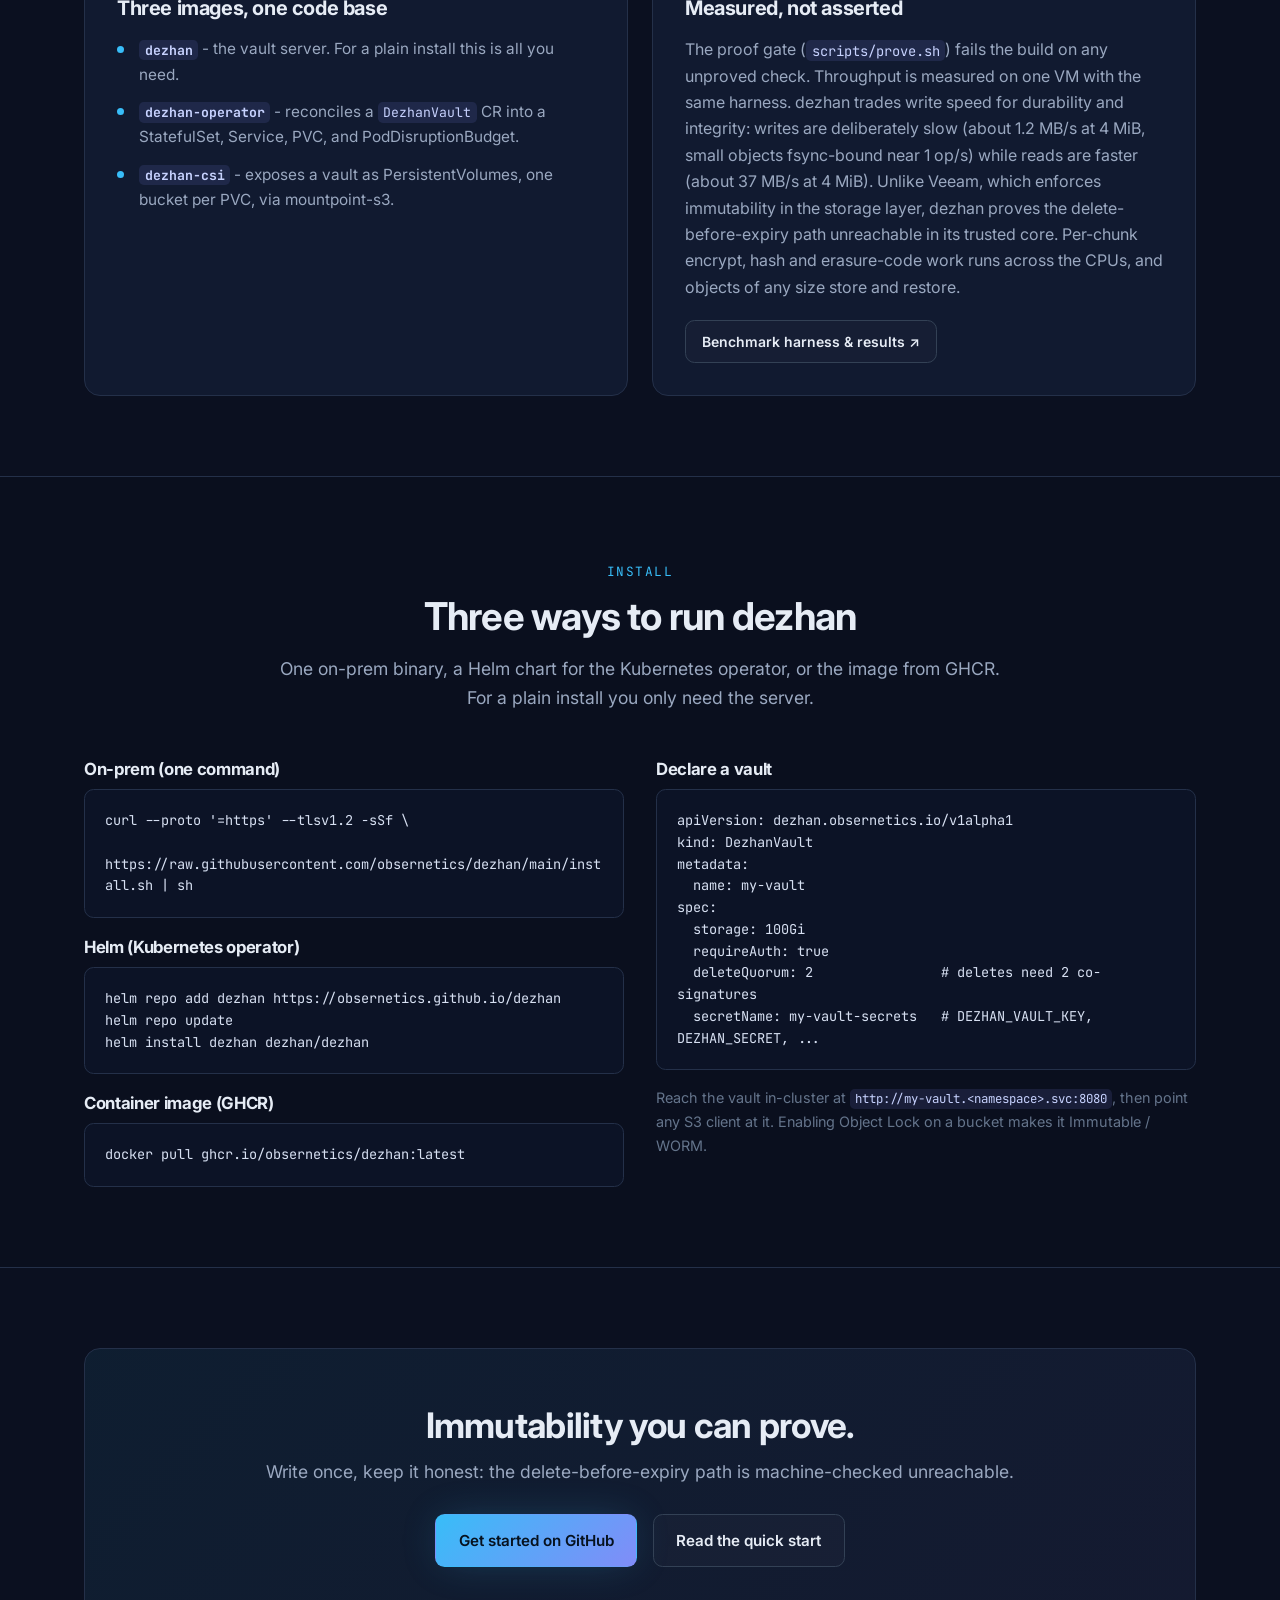
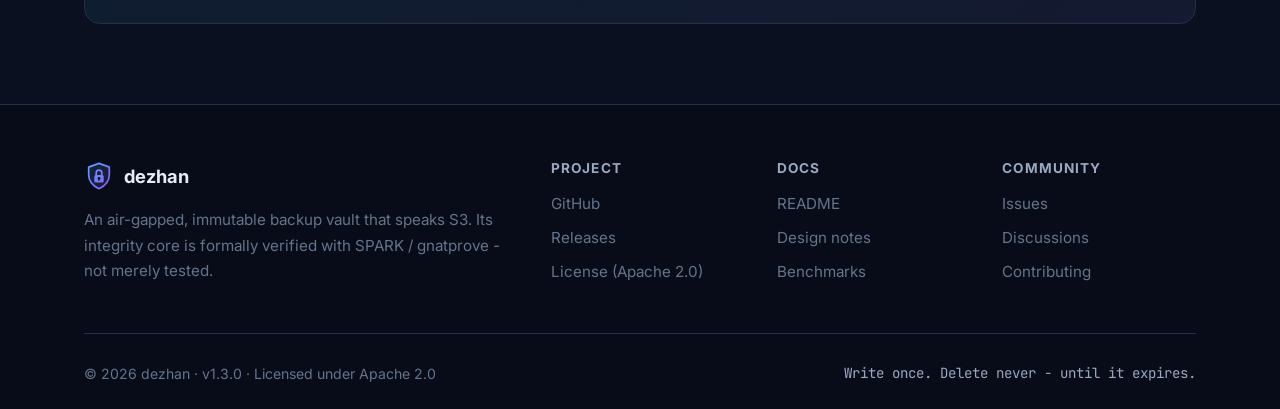
==== commit 7a3cfdac: "Merge pull request #103 from obsernetics/auto-pages Generate the Pages site from repo sources" ====
--- a/deploy/site/index.html
+++ b/deploy/site/index.html
@@ -130,7 +130,7 @@
                     <h3>Provable, not configurable</h3>
                     <p>
                         The retention rule is a SPARK state machine, and <code>gnatprove</code>
-                        discharges every path on every commit: 325 checks, 0 unproved. "Immutable" is
+                        discharges every path on every commit: <span data-metric="proof_checks">325</span> checks, <span data-metric="proof_unproved">0</span> unproved. "Immutable" is
                         a property of the build, not a promise in a datasheet.
                     </p>
                 </article>
@@ -235,8 +235,8 @@
                         The proof gate (<code>scripts/prove.sh</code>) fails the build on any unproved
                         check. Throughput is measured on one VM with the same harness. dezhan trades
                         write speed for durability and integrity: writes are deliberately slow (about
-                        1.2 MB/s at 4 MiB, small objects fsync-bound near 1 op/s) while reads are faster
-                        (about 37 MB/s at 4 MiB). Unlike Veeam, which enforces immutability in the
+                        <span data-metric="put_mbps_4mib">1.2</span> MB/s at 4 MiB, small objects fsync-bound near <span data-metric="put_ops_1kib">1</span> op/s) while reads are faster
+                        (about <span data-metric="get_mbps_4mib">37</span> MB/s at 4 MiB). Unlike Veeam, which enforces immutability in the
                         storage layer, dezhan proves the delete-before-expiry path unreachable in its
                         trusted core. Per-chunk encrypt, hash and erasure-code work runs across the CPUs,
                         and objects of any size store and restore.
@@ -346,7 +346,7 @@
                 </div>
             </div>
             <div class="footer-bottom">
-                <p>&copy; <span id="year">2026</span> dezhan &middot; Licensed under Apache 2.0</p>
+                <p>&copy; <span id="year">2026</span> dezhan &middot; <span data-metric="version">v1.3.0</span> &middot; Licensed under Apache 2.0</p>
                 <p class="footer-tagline">Write once. Delete never - until it expires.</p>
             </div>
         </div>
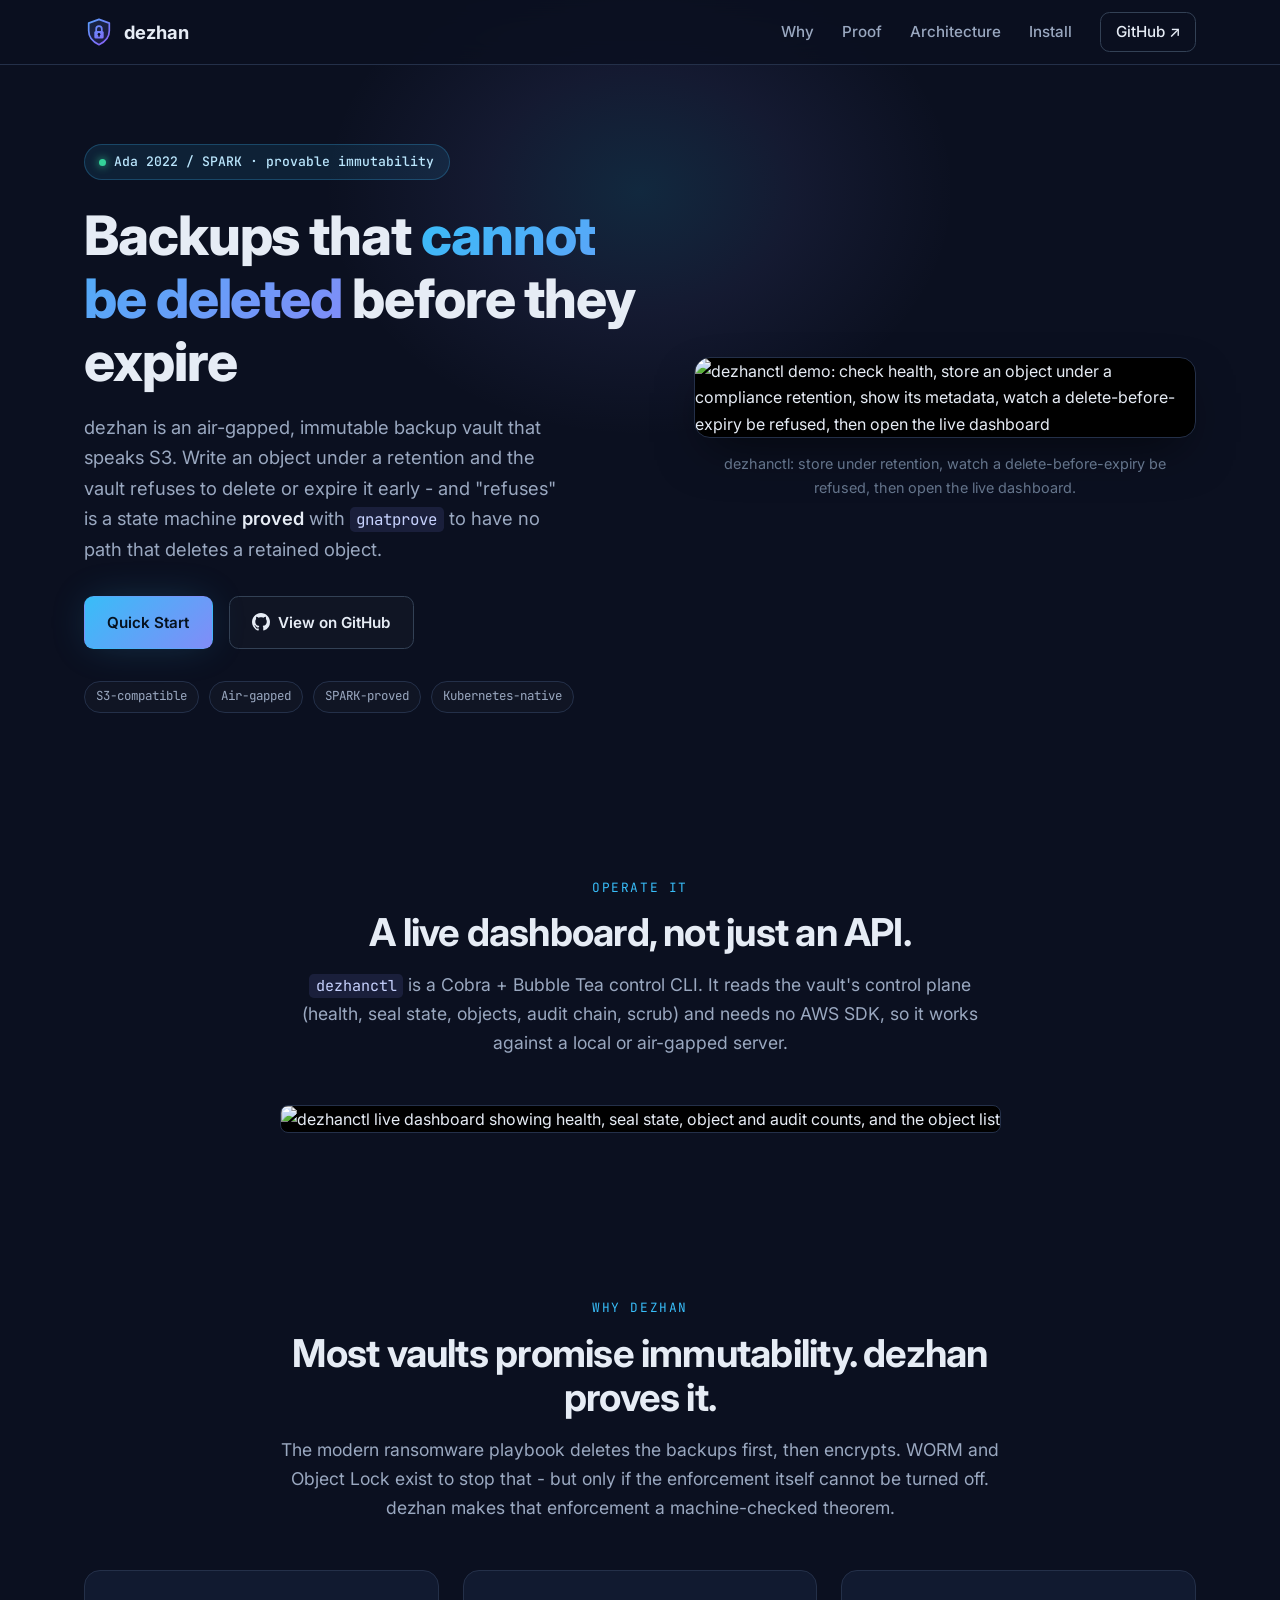
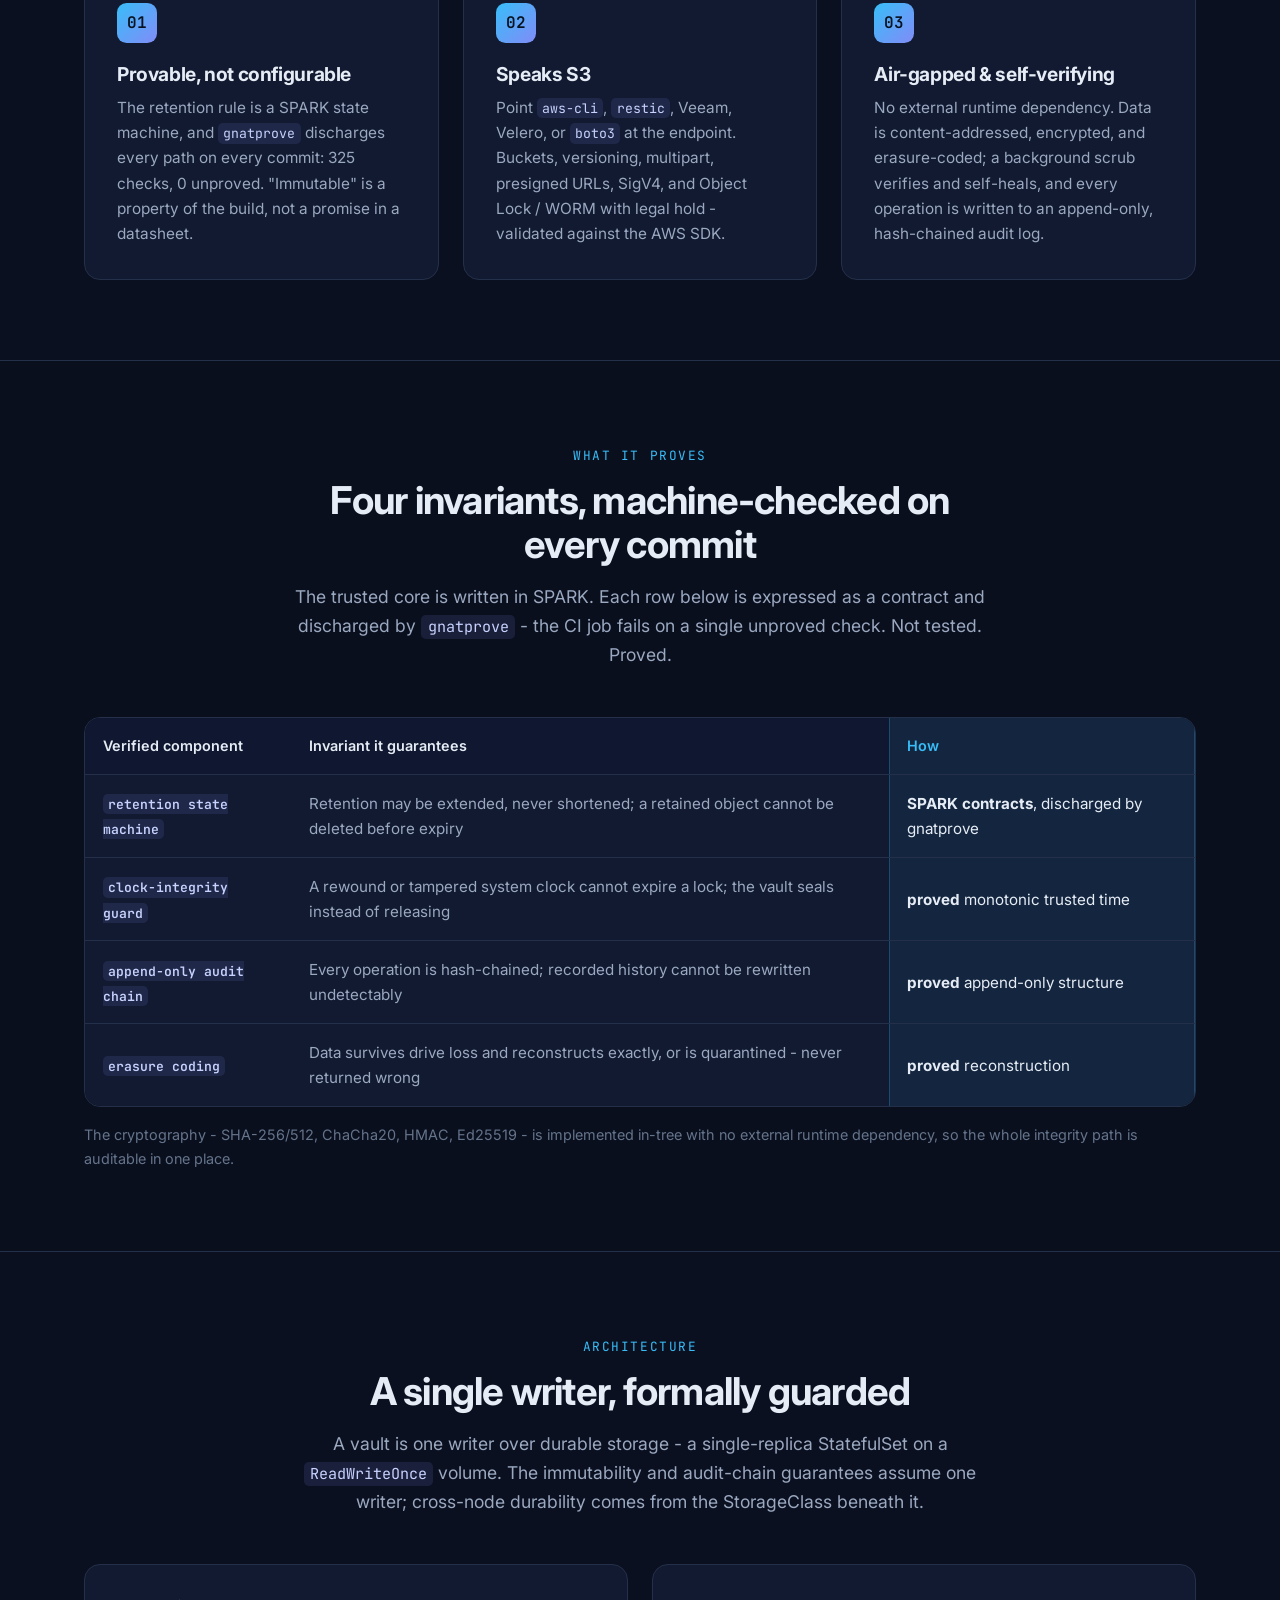
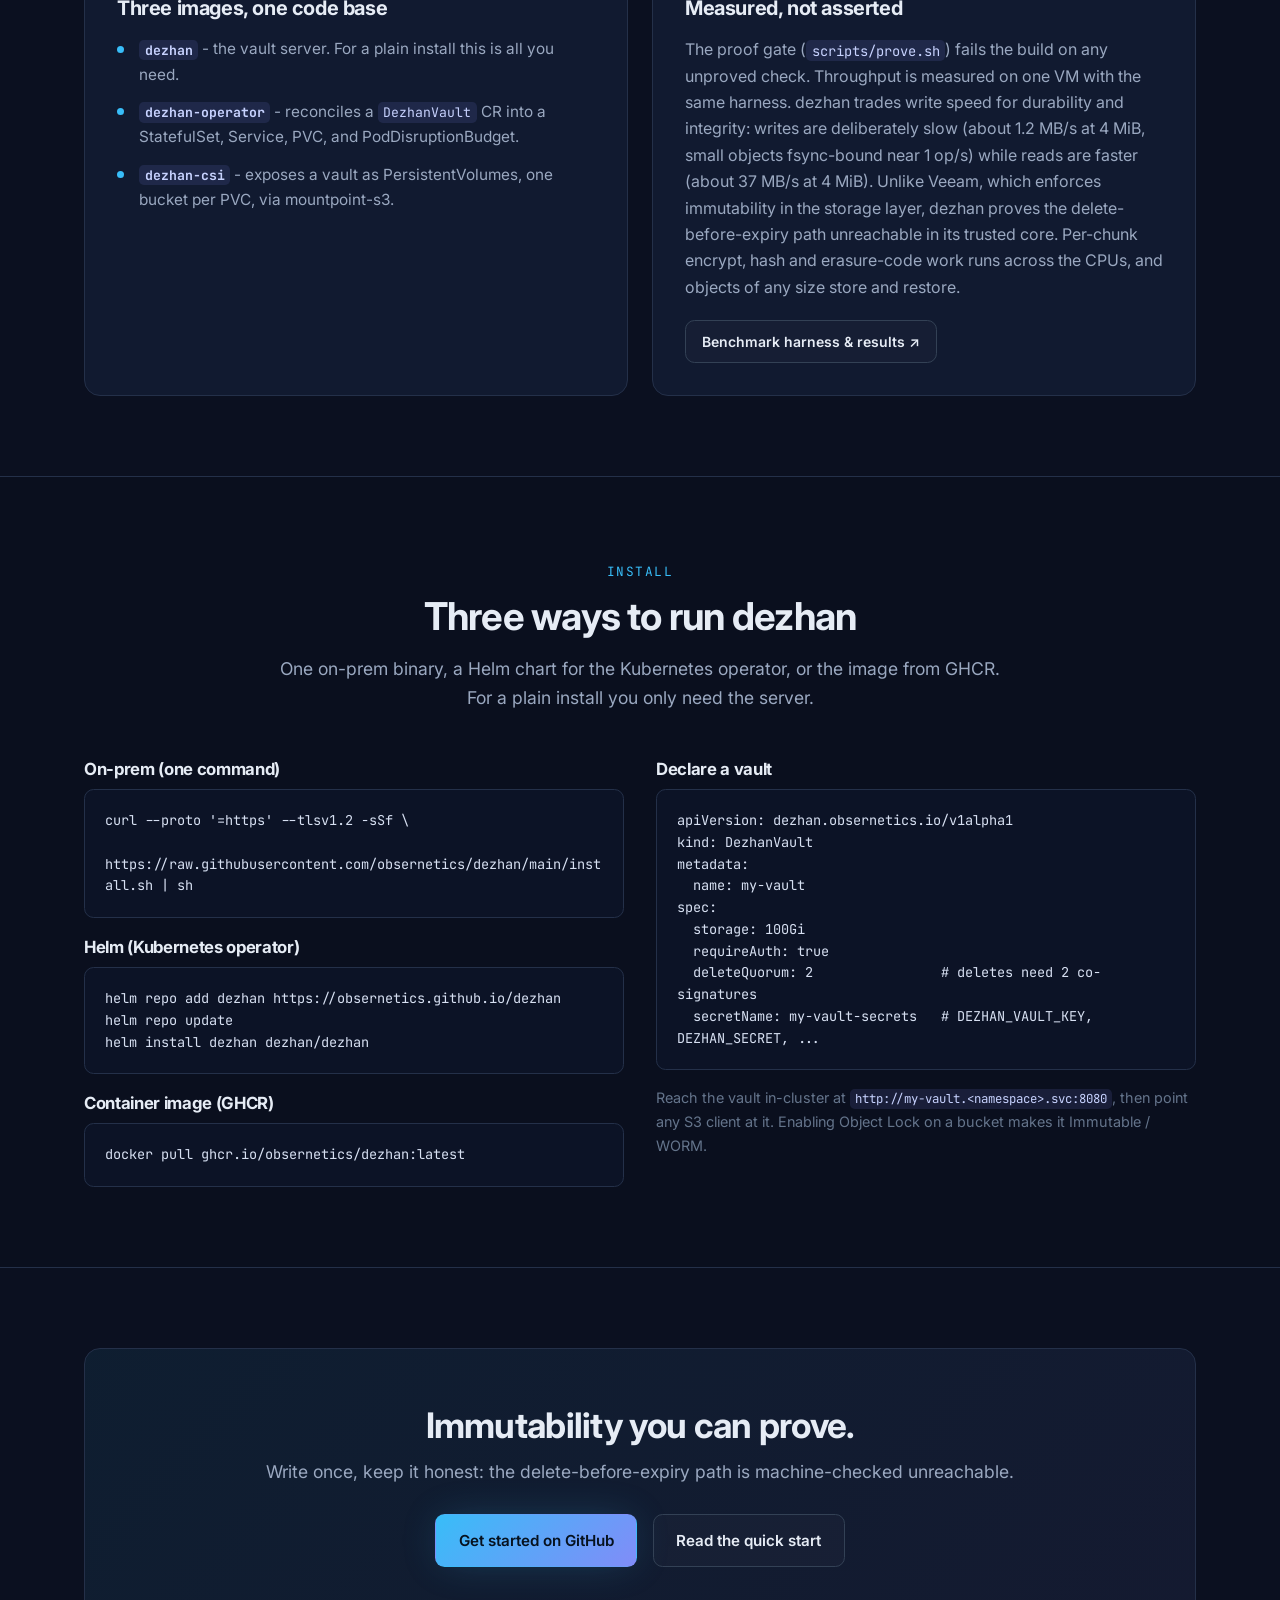
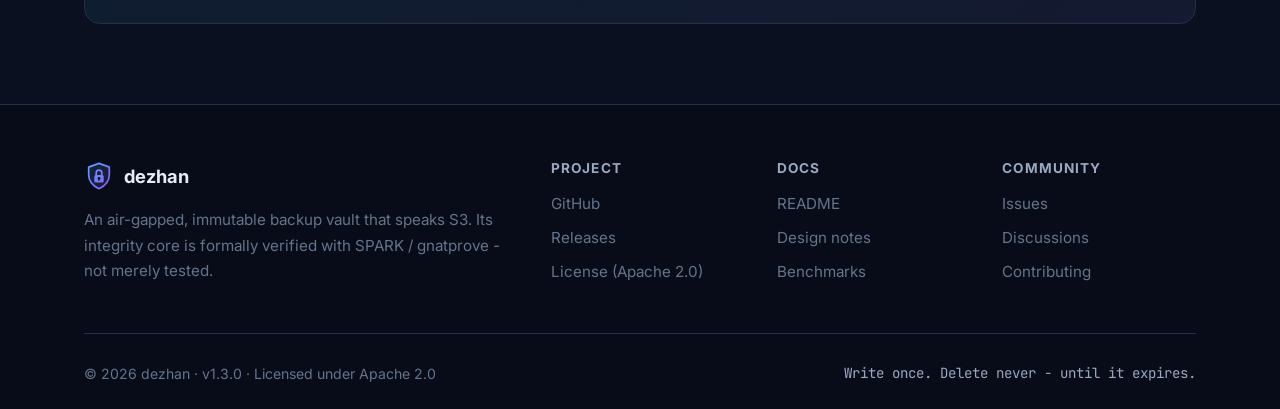
==== commit ed82fbdc: "Show dezhanctl and the dashboard in the demo GIF" ====
--- a/deploy/site/index.html
+++ b/deploy/site/index.html
@@ -87,8 +87,8 @@
             </div>
             <div class="hero-visual">
                 <figure class="demo-figure">
-                    <img src="assets/demo.gif" alt="dezhan demo: an object is stored under a retention lock, every attempt to delete it before expiry is refused, and only an object whose retention has elapsed is deleted" width="820" height="auto" loading="eager">
-                    <figcaption>Store under retention, then watch every delete-before-expiry be refused.</figcaption>
+                    <img src="assets/demo.gif" alt="dezhanctl demo: check health, store an object under a compliance retention, show its metadata, watch a delete-before-expiry be refused, then open the live dashboard" width="820" height="auto" loading="eager">
+                    <figcaption>dezhanctl: store under retention, watch a delete-before-expiry be refused, then open the live dashboard.</figcaption>
                 </figure>
             </div>
         </div>
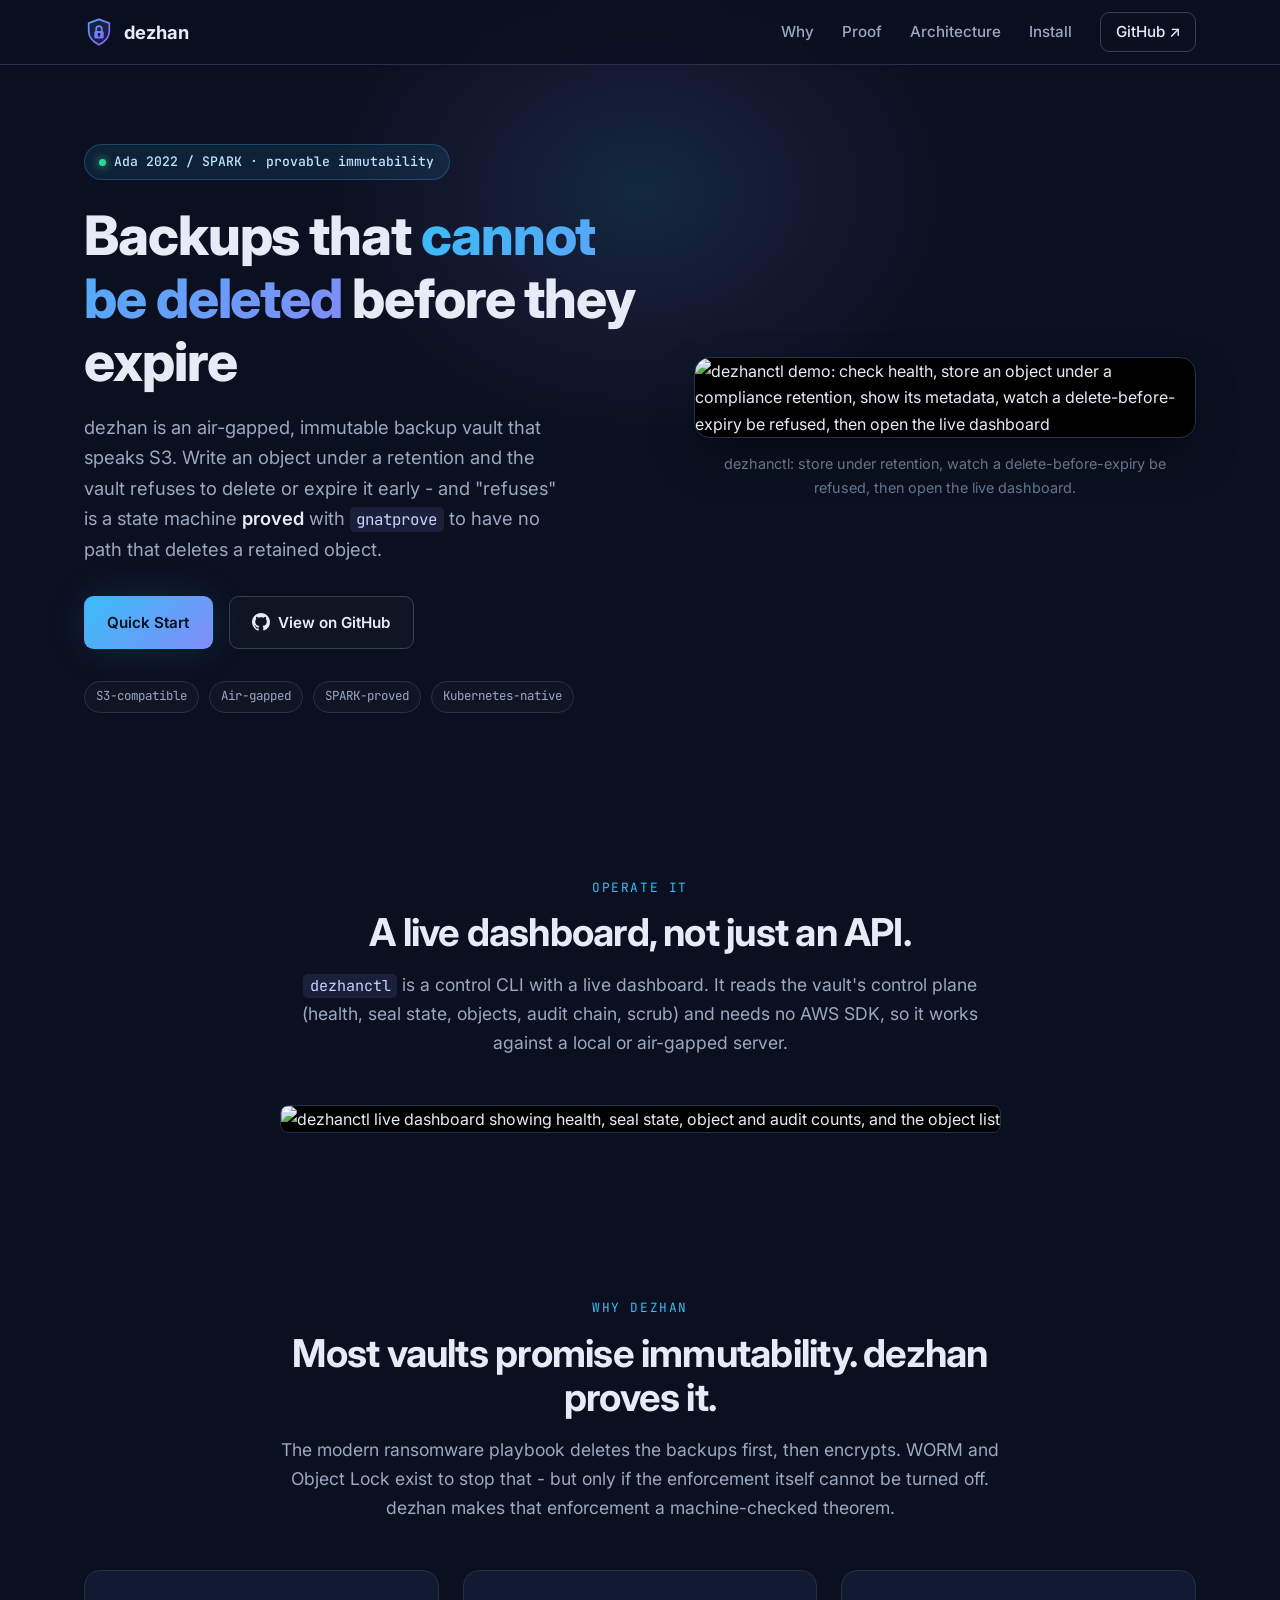
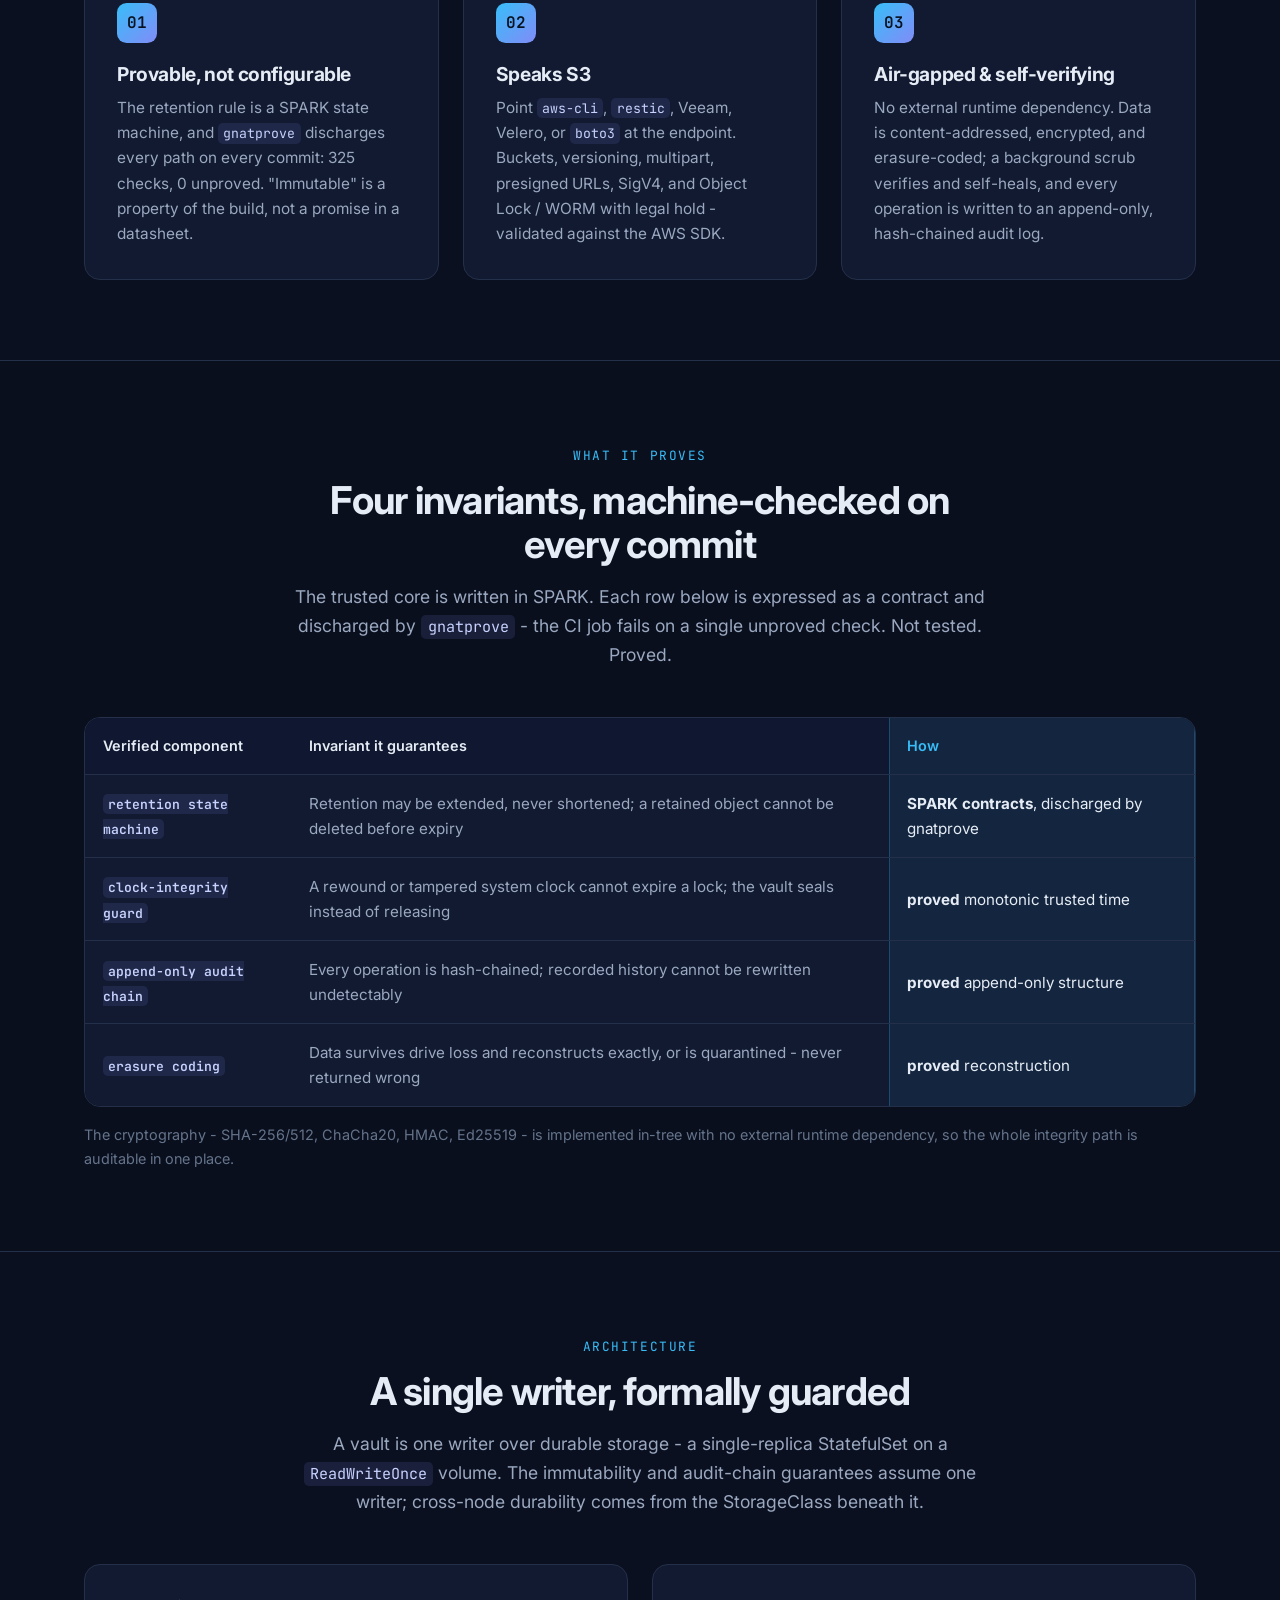
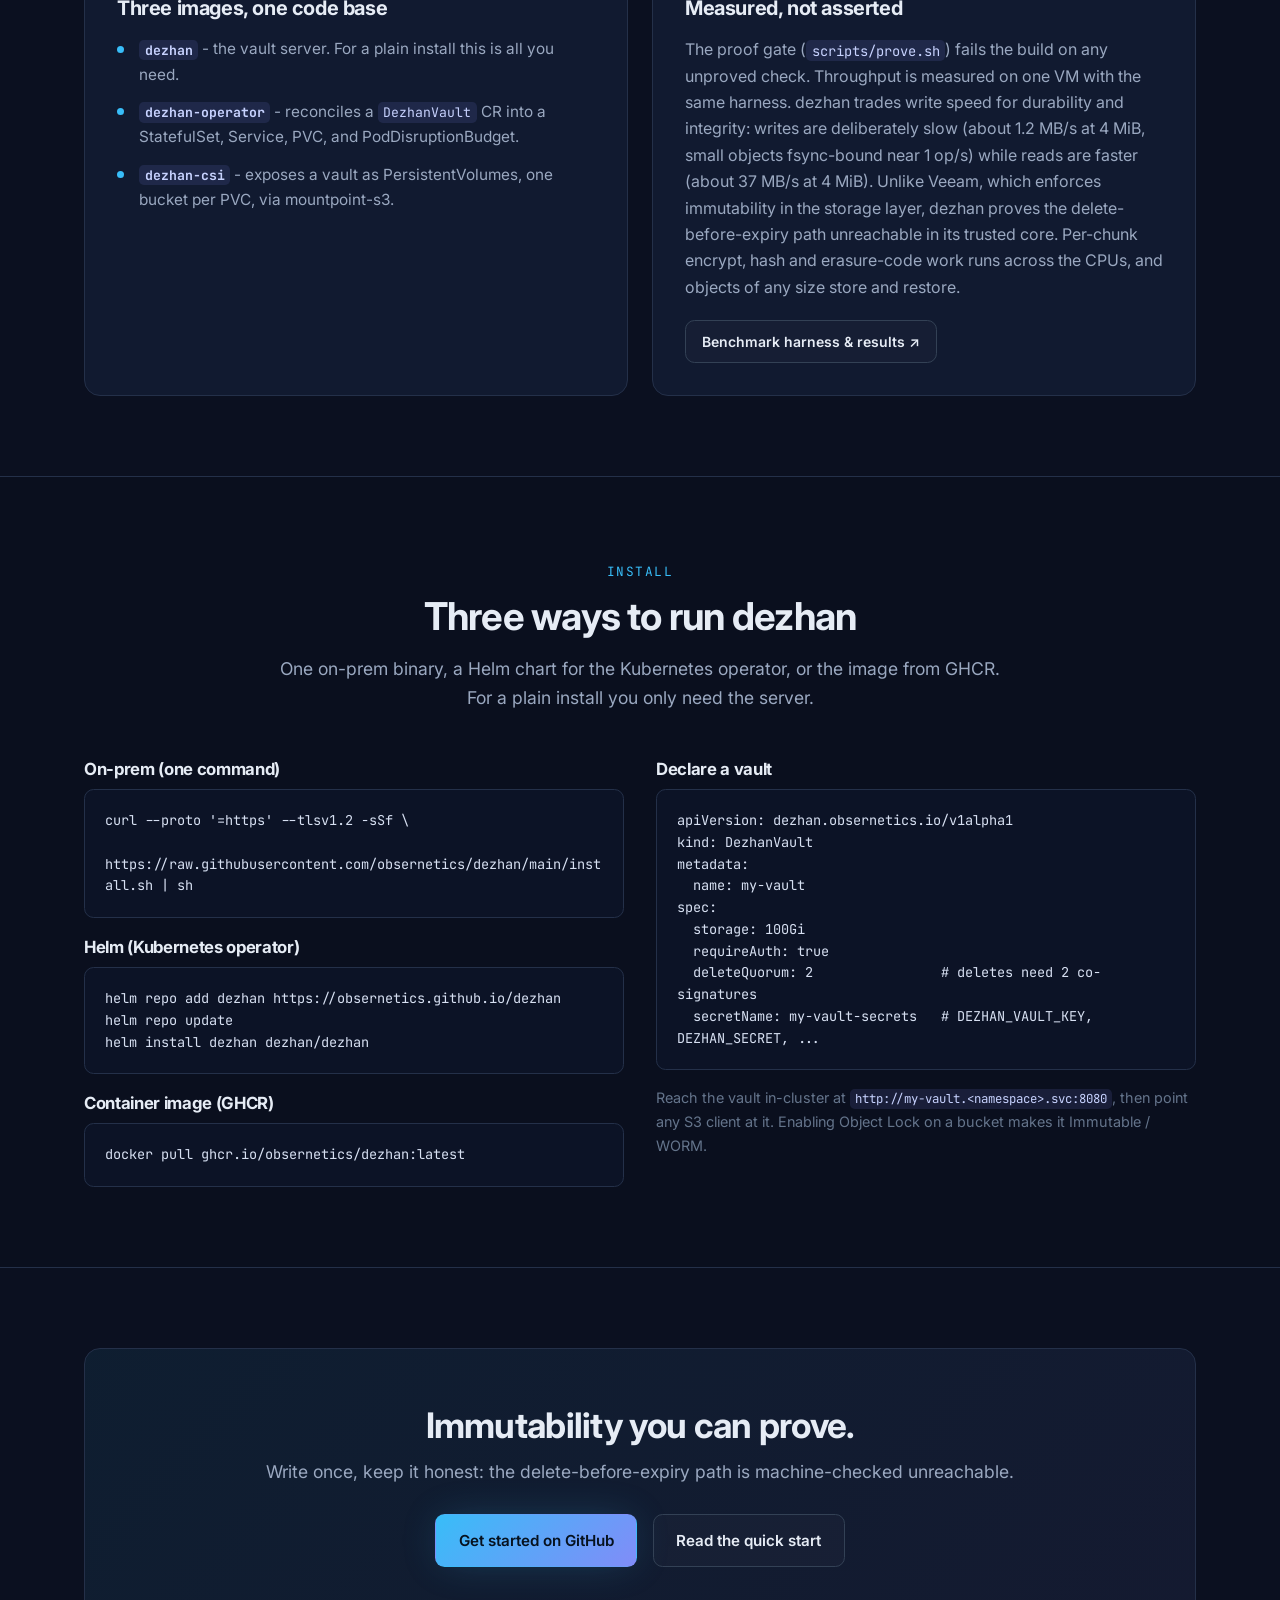
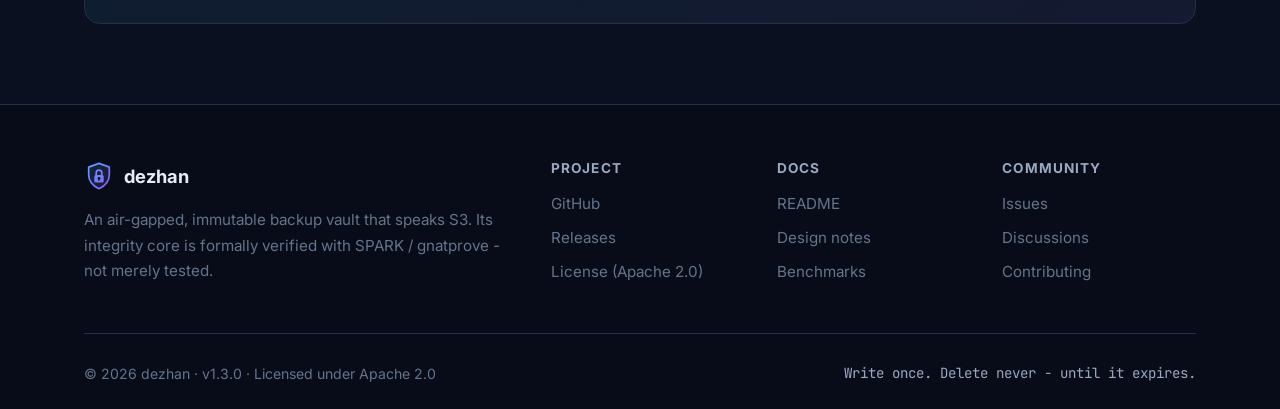
==== commit e8391cfb: "Drop library name-drops from README and site" ====
--- a/deploy/site/index.html
+++ b/deploy/site/index.html
@@ -101,7 +101,7 @@
                 <span class="eyebrow">Operate it</span>
                 <h2>A live dashboard, not just an API.</h2>
                 <p>
-                    <code>dezhanctl</code> is a Cobra + Bubble Tea control CLI. It reads the vault's
+                    <code>dezhanctl</code> is a control CLI with a live dashboard. It reads the vault's
                     control plane (health, seal state, objects, audit chain, scrub) and needs no AWS
                     SDK, so it works against a local or air-gapped server.
                 </p>
